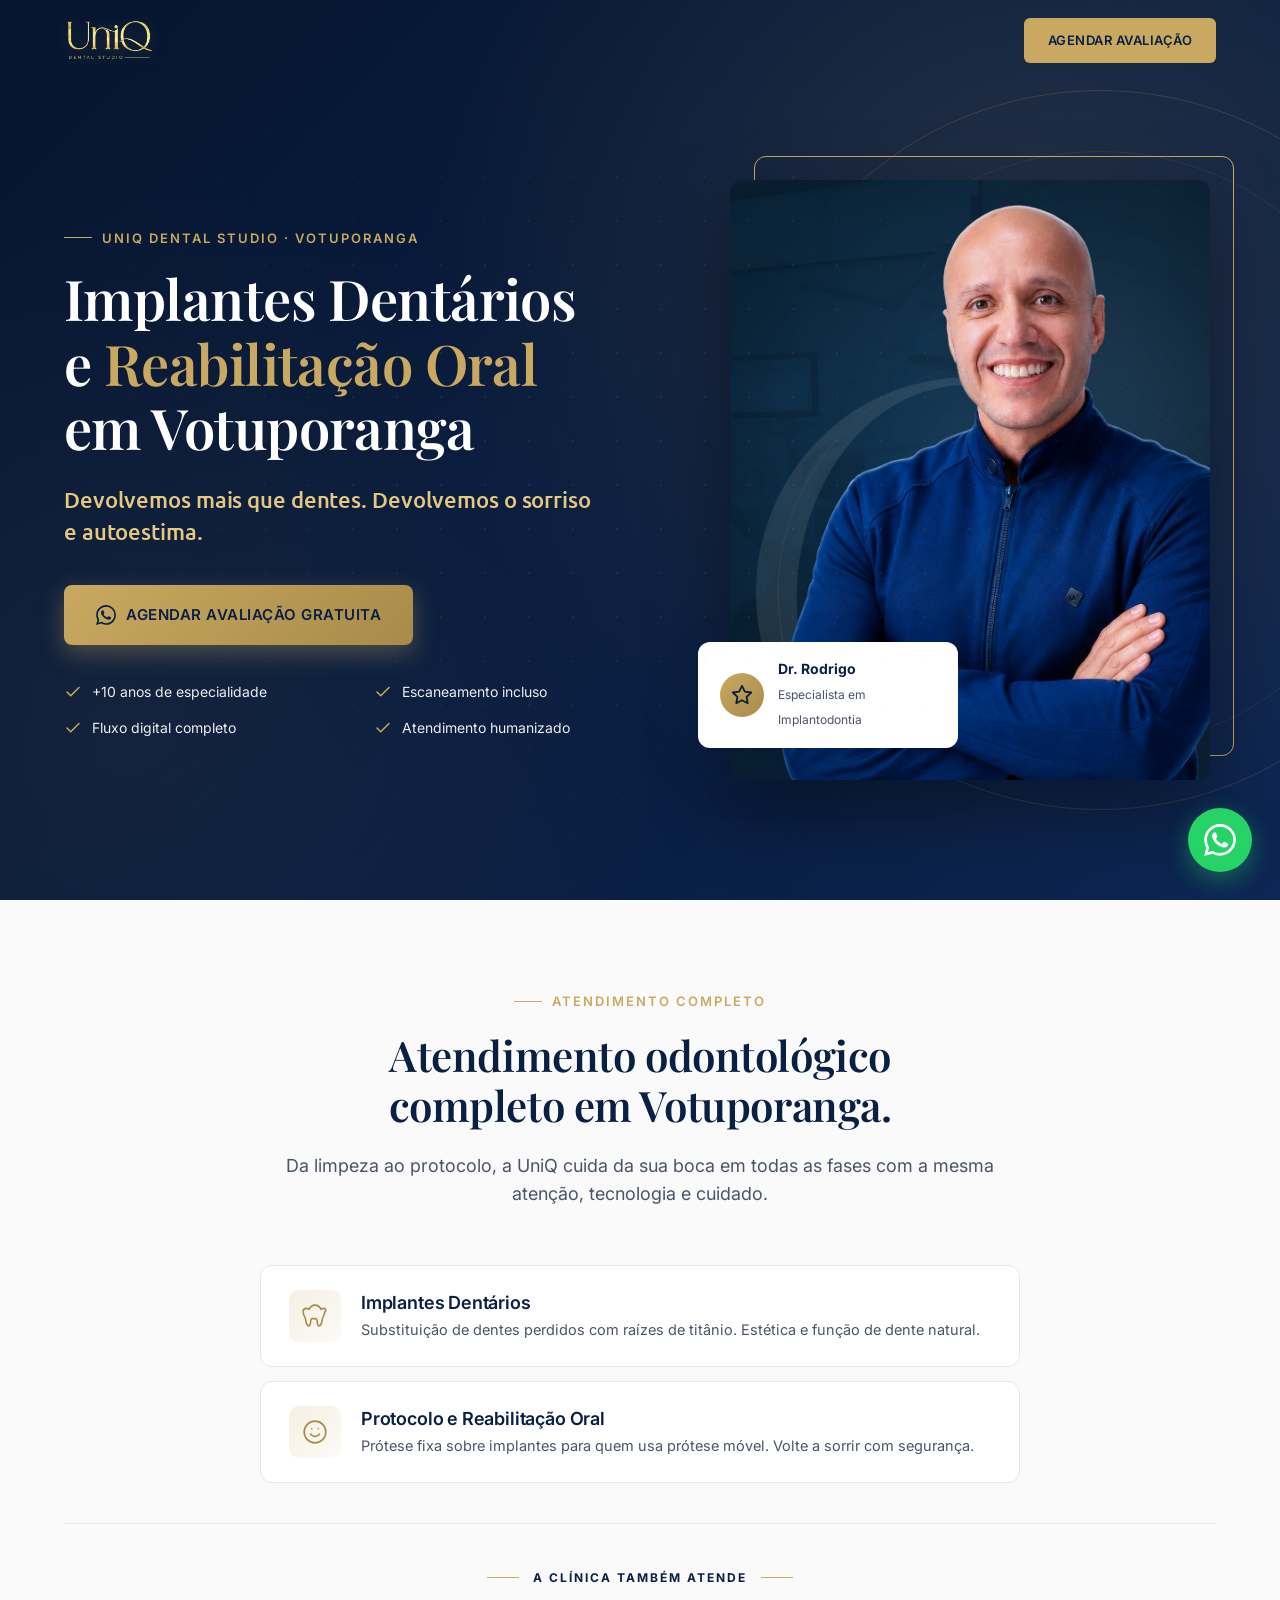
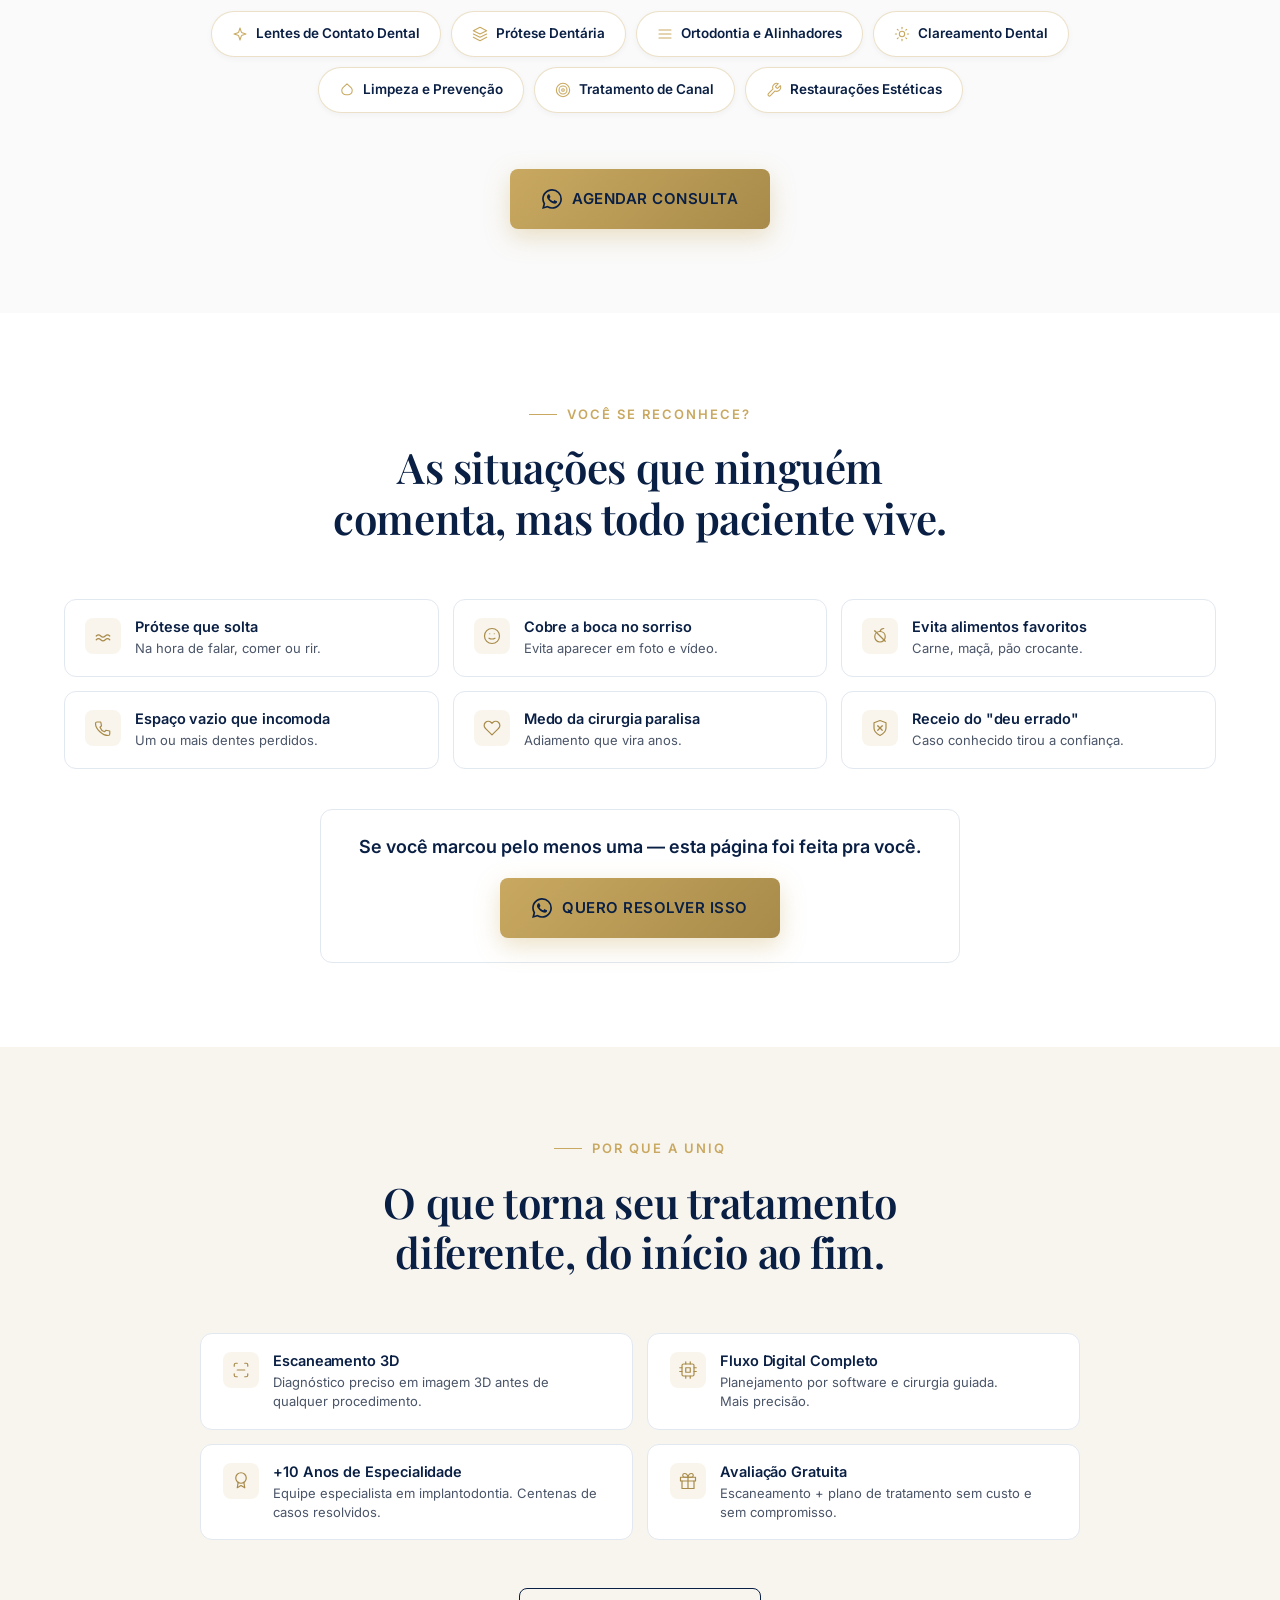
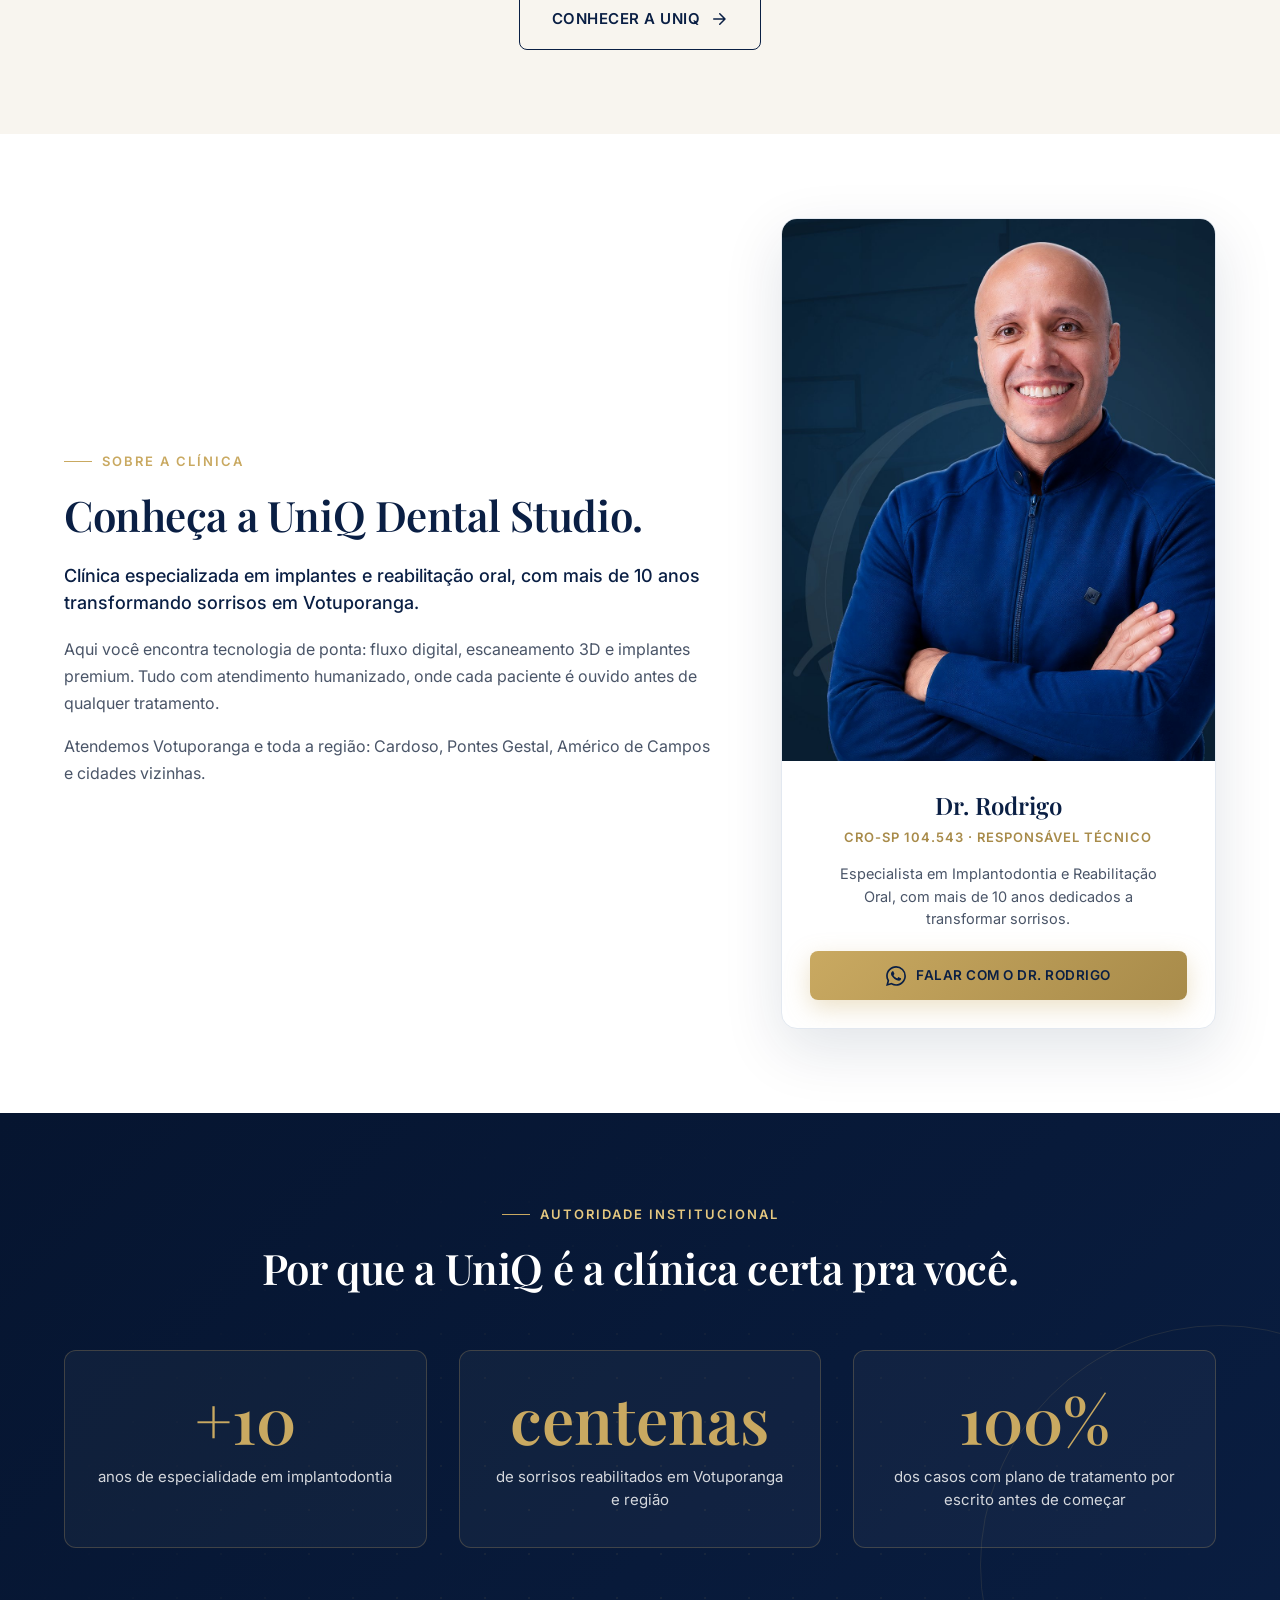
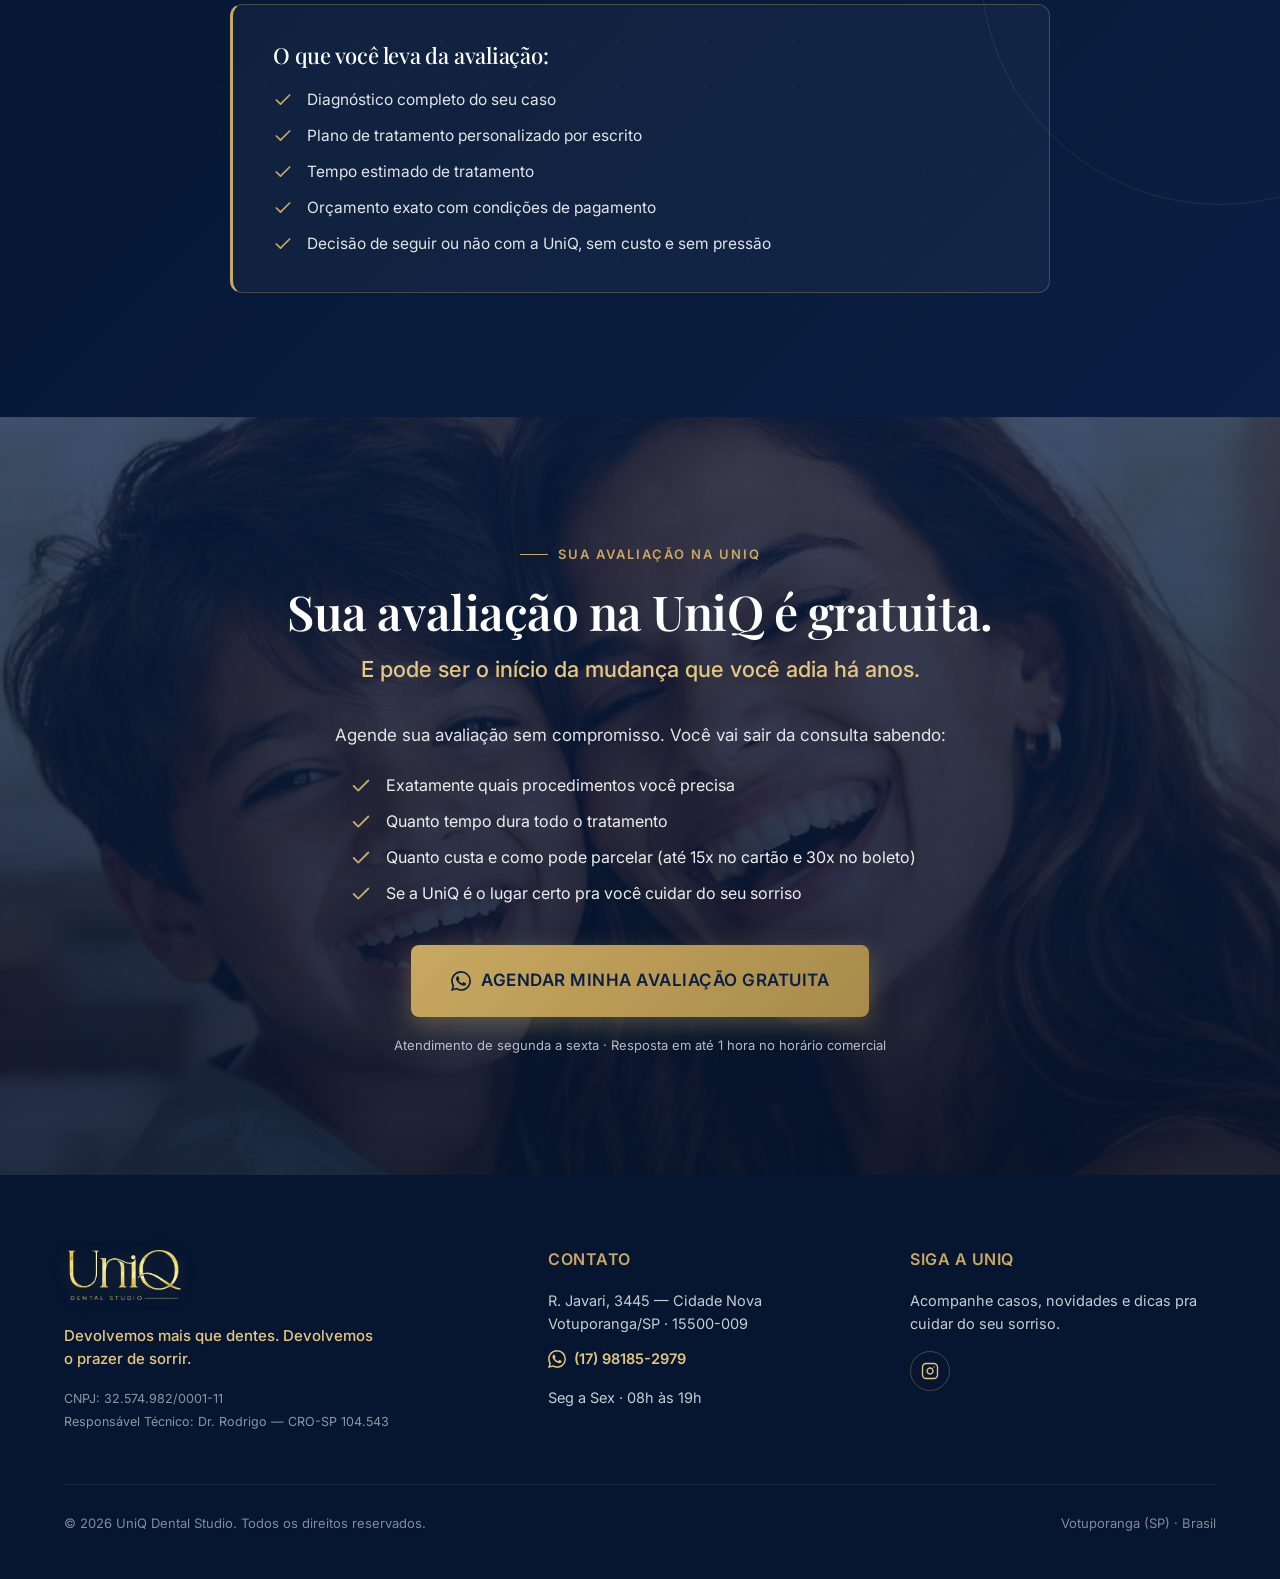
==== index.html @ 0d28bae6 "Add files via upload" ====
<!DOCTYPE html>
<html lang="pt-BR">
<head>
  <meta charset="UTF-8" />
  <meta name="viewport" content="width=device-width, initial-scale=1.0" />
  <meta http-equiv="X-UA-Compatible" content="IE=edge" />

  <!-- SEO básico -->
  <title>UniQ Dental Studio — Implantes Dentários em Votuporanga | Dr. Rodrigo</title>
  <meta name="description" content="Clínica odontológica em Votuporanga especializada em implantes, reabilitação oral, lentes de contato e estética dental. Avaliação gratuita com escaneamento 3D." />
  <meta name="keywords" content="dentista votuporanga, implante dentário votuporanga, clínica odontológica votuporanga, lentes de contato dental, prótese dentária, reabilitação oral" />
  <meta name="author" content="UniQ Dental Studio" />
  <meta name="robots" content="index, follow, max-image-preview:large" />
  <link rel="canonical" href="https://www.uniqdentalstudio.com.br/" />

  <!-- Geo tags (SEO local) -->
  <meta name="geo.region" content="BR-SP" />
  <meta name="geo.placename" content="Votuporanga" />
  <meta name="geo.position" content="-20.428735190524858;-49.97285003747188" />
  <meta name="ICBM" content="-20.428735190524858, -49.97285003747188" />

  <!-- Open Graph -->
  <meta property="og:type" content="website" />
  <meta property="og:locale" content="pt_BR" />
  <meta property="og:url" content="https://www.uniqdentalstudio.com.br/" />
  <meta property="og:title" content="UniQ Dental Studio — Implantes Dentários em Votuporanga" />
  <meta property="og:description" content="Clínica especializada em implantes e reabilitação oral em Votuporanga. Avaliação gratuita com escaneamento 3D." />
  <meta property="og:image" content="https://www.uniqdentalstudio.com.br/assets/og-image.png" />
  <meta property="og:image:width" content="1200" />
  <meta property="og:image:height" content="630" />
  <meta property="og:site_name" content="UniQ Dental Studio" />

  <!-- Twitter -->
  <meta name="twitter:card" content="summary_large_image" />
  <meta name="twitter:title" content="UniQ Dental Studio — Implantes em Votuporanga" />
  <meta name="twitter:description" content="Clínica especializada em implantes e reabilitação oral em Votuporanga. Avaliação gratuita." />
  <meta name="twitter:image" content="https://www.uniqdentalstudio.com.br/assets/og-image.png" />

  <meta name="theme-color" content="#0A1F44" />

  <!-- Favicon -->
  <link rel="icon" type="image/png" href="assets/logo-uniq-circular-azul.png" />
  <link rel="apple-touch-icon" href="assets/logo-uniq-circular-azul.png" />

  <!-- Fonts -->
  <link rel="preconnect" href="https://fonts.googleapis.com" />
  <link rel="preconnect" href="https://fonts.gstatic.com" crossorigin />
  <link href="https://fonts.googleapis.com/css2?family=Playfair+Display:wght@400;500;600;700&family=Inter:wght@300;400;500;600;700&family=Ubuntu:wght@400;500;700&display=swap" rel="stylesheet" />

  <!-- Stylesheet -->
  <link rel="stylesheet" href="css/style.css" />

  <!-- Google Tag Manager -->
  <script>(function(w,d,s,l,i){w[l]=w[l]||[];w[l].push({'gtm.start':
  new Date().getTime(),event:'gtm.js'});var f=d.getElementsByTagName(s)[0],
  j=d.createElement(s),dl=l!='dataLayer'?'&l='+l:'';j.async=true;j.src=
  'https://www.googletagmanager.com/gtm.js?id='+i+dl;f.parentNode.insertBefore(j,f);
  })(window,document,'script','dataLayer','GTM-WFMRTQWP');</script>
  <!-- End Google Tag Manager -->

  <!-- Schema 1: Organization -->
  <script type="application/ld+json">
  {
    "@context": "https://schema.org",
    "@type": "Organization",
    "@id": "https://www.uniqdentalstudio.com.br/#organization",
    "name": "UniQ Dental Studio",
    "alternateName": "UniQ Odontologia",
    "url": "https://www.uniqdentalstudio.com.br/",
    "logo": {
      "@type": "ImageObject",
      "url": "https://www.uniqdentalstudio.com.br/assets/logo-uniq-circular-azul.png",
      "width": 512,
      "height": 512
    },
    "image": "https://www.uniqdentalstudio.com.br/assets/og-image.png",
    "description": "Clínica odontológica em Votuporanga especializada em implantes dentários e reabilitação oral.",
    "telephone": "+55-17-98185-2979",
    "email": "clinica.rodrigorodrigues@gmail.com",
    "sameAs": ["https://www.instagram.com/uniq.dental/"]
  }
  </script>

  <!-- Schema 2: Dentist + LocalBusiness -->
  <script type="application/ld+json">
  {
    "@context": "https://schema.org",
    "@type": ["Dentist", "LocalBusiness", "MedicalBusiness"],
    "@id": "https://www.uniqdentalstudio.com.br/#dentist",
    "name": "UniQ Dental Studio",
    "image": "https://www.uniqdentalstudio.com.br/assets/og-image.png",
    "logo": "https://www.uniqdentalstudio.com.br/assets/logo-uniq-circular-azul.png",
    "url": "https://www.uniqdentalstudio.com.br/",
    "telephone": "+55-17-98185-2979",
    "priceRange": "$$-$$$",
    "address": {
      "@type": "PostalAddress",
      "streetAddress": "R. Javari, 3445 - Cidade Nova",
      "addressLocality": "Votuporanga",
      "addressRegion": "SP",
      "postalCode": "15500-009",
      "addressCountry": "BR"
    },
    "geo": {
      "@type": "GeoCoordinates",
      "latitude": "-20.428735190524858",
      "longitude": "-49.97285003747188"
    },
    "areaServed": [
      { "@type": "City", "name": "Votuporanga" },
      { "@type": "City", "name": "Cardoso" },
      { "@type": "City", "name": "Pontes Gestal" },
      { "@type": "City", "name": "Américo de Campos" }
    ],
    "openingHoursSpecification": [{
      "@type": "OpeningHoursSpecification",
      "dayOfWeek": ["Monday", "Tuesday", "Wednesday", "Thursday", "Friday"],
      "opens": "08:00",
      "closes": "19:00"
    }],
    "medicalSpecialty": ["Implantodontia", "Reabilitação Oral", "Odontologia Estética", "Ortodontia"],
    "hasOfferCatalog": {
      "@type": "OfferCatalog",
      "name": "Serviços Odontológicos",
      "itemListElement": [
        { "@type": "Offer", "itemOffered": { "@type": "MedicalProcedure", "name": "Implante Dentário" } },
        { "@type": "Offer", "itemOffered": { "@type": "MedicalProcedure", "name": "Protocolo / Reabilitação Oral" } },
        { "@type": "Offer", "itemOffered": { "@type": "MedicalProcedure", "name": "Lentes de Contato Dental" } },
        { "@type": "Offer", "itemOffered": { "@type": "MedicalProcedure", "name": "Prótese Dentária" } },
        { "@type": "Offer", "itemOffered": { "@type": "MedicalProcedure", "name": "Ortodontia" } },
        { "@type": "Offer", "itemOffered": { "@type": "MedicalProcedure", "name": "Clareamento Dental" } },
        { "@type": "Offer", "itemOffered": { "@type": "MedicalProcedure", "name": "Limpeza e Prevenção" } },
        { "@type": "Offer", "itemOffered": { "@type": "MedicalProcedure", "name": "Tratamento de Canal" } },
        { "@type": "Offer", "itemOffered": { "@type": "MedicalProcedure", "name": "Restauração Dentária" } }
      ]
    }
  }
  </script>
</head>

<body id="top">

  <!-- Google Tag Manager (noscript) -->
  <noscript><iframe src="https://www.googletagmanager.com/ns.html?id=GTM-WFMRTQWP"
  height="0" width="0" style="display:none;visibility:hidden"></iframe></noscript>
  <!-- End Google Tag Manager (noscript) -->

  <!-- ====================== NAVBAR ====================== -->
  <header class="navbar" role="banner">
    <div class="container">
      <a href="#top" class="nav-logo" aria-label="UniQ Dental Studio — início">
        <img src="assets/logo-uniq-dourado-clean.png" alt="UniQ Dental Studio" width="645" height="299" />
      </a>
      <a href="https://tintim.link/whatsapp/ac8b19fb-a3a2-4fa4-a842-9f2de468631f/ab84889b-b6b8-49d8-8a4e-1fe628396bc8" class="nav-cta" data-cta="navbar" target="_blank" rel="noopener">Agendar Avaliação</a>
    </div>
  </header>

  <!-- ====================== BLOCO 1 — HERO ====================== -->
  <section class="hero" aria-labelledby="hero-title">
    <div class="hero-decoration" aria-hidden="true"></div>
    <div class="container">
      <div class="hero-content reveal">
        <span class="eyebrow">UNIQ DENTAL STUDIO · VOTUPORANGA
</span>
        <h1 id="hero-title">
          Implantes Dentários e
          <span class="dourado">Reabilitação Oral</span>
          em Votuporanga
        </h1>
        <p class="hero-subtitle" style="font-family: Ubuntu">
          Devolvemos mais que dentes. Devolvemos o sorriso e autoestima.
        </p>
        <p class="hero-description"></p>
        <a href="https://tintim.link/whatsapp/ac8b19fb-a3a2-4fa4-a842-9f2de468631f/ab84889b-b6b8-49d8-8a4e-1fe628396bc8" class="btn btn-cta-primary" data-cta="hero" target="_blank" rel="noopener">
          <svg viewBox="0 0 24 24" fill="currentColor" aria-hidden="true" class="cta-wa-icon"><path d="M17.472 14.382c-.297-.149-1.758-.867-2.03-.967-.273-.099-.471-.148-.67.15-.197.297-.767.966-.94 1.164-.173.199-.347.223-.644.075-.297-.15-1.255-.463-2.39-1.475-.883-.788-1.48-1.761-1.653-2.059-.173-.297-.018-.458.13-.606.134-.133.298-.347.446-.52.149-.174.198-.298.298-.497.099-.198.05-.371-.025-.52-.075-.149-.669-1.612-.916-2.207-.242-.579-.487-.5-.669-.51-.173-.008-.371-.01-.57-.01-.198 0-.52.074-.792.372-.272.297-1.04 1.016-1.04 2.479 0 1.462 1.065 2.875 1.213 3.074.149.198 2.096 3.2 5.077 4.487.709.306 1.262.489 1.694.625.712.227 1.36.195 1.871.118.571-.085 1.758-.719 2.006-1.413.248-.694.248-1.289.173-1.413-.074-.124-.272-.198-.57-.347m-5.421 7.403h-.004a9.87 9.87 0 0 1-5.031-1.378l-.361-.214-3.741.982.998-3.648-.235-.374a9.86 9.86 0 0 1-1.51-5.26c.001-5.45 4.436-9.884 9.888-9.884 2.64 0 5.122 1.03 6.988 2.898a9.825 9.825 0 0 1 2.893 6.994c-.003 5.45-4.437 9.884-9.885 9.884m8.413-18.297A11.815 11.815 0 0 0 12.05 0C5.495 0 .16 5.335.157 11.892c0 2.096.547 4.142 1.588 5.945L.057 24l6.305-1.654a11.882 11.882 0 0 0 5.683 1.448h.005c6.554 0 11.89-5.335 11.893-11.893a11.821 11.821 0 0 0-3.48-8.413Z"/></svg>
          Agendar Avaliação Gratuita
        </a>
        <ul class="hero-badges" aria-label="Selos de credibilidade">
          <li>
            <svg viewBox="0 0 24 24" fill="none" stroke="currentColor" stroke-width="2" stroke-linecap="round" stroke-linejoin="round"><path d="M20 6 9 17l-5-5"/></svg>
            +10 anos de especialidade
          </li>
          <li>
            <svg viewBox="0 0 24 24" fill="none" stroke="currentColor" stroke-width="2" stroke-linecap="round" stroke-linejoin="round"><path d="M20 6 9 17l-5-5"/></svg>
            Escaneamento incluso
          </li>
          <li>
            <svg viewBox="0 0 24 24" fill="none" stroke="currentColor" stroke-width="2" stroke-linecap="round" stroke-linejoin="round"><path d="M20 6 9 17l-5-5"/></svg>
            Fluxo digital completo
          </li>
          <li>
            <svg viewBox="0 0 24 24" fill="none" stroke="currentColor" stroke-width="2" stroke-linecap="round" stroke-linejoin="round"><path d="M20 6 9 17l-5-5"/></svg>
            Atendimento humanizado
          </li>
        </ul>
      </div>
      <div class="hero-visual reveal">
        <img src="assets/dr-rodrigo-hero.png" alt="Dr. Rodrigo, especialista em implantodontia em Votuporanga, UniQ Dental Studio" width="480" height="600" fetchpriority="high" />
        <div class="hero-badge-float">
          <div class="badge-icon" aria-hidden="true">
            <svg viewBox="0 0 24 24" fill="none" stroke="currentColor" stroke-width="2" stroke-linecap="round" stroke-linejoin="round"><path d="M12 2 15.09 8.26 22 9.27l-5 4.87 1.18 6.88L12 17.77l-6.18 3.25L7 14.14 2 9.27l6.91-1.01L12 2z"/></svg>
          </div>
          <div>
            <strong>Dr. Rodrigo</strong>
            <span>Especialista em Implantodontia</span>
          </div>
        </div>
      </div>
    </div>
  </section>

  <!-- ====================== BLOCO 6 — SERVIÇOS ====================== -->
  <section class="servicos bg-cinza" id="servicos" aria-labelledby="servicos-title">
    <div class="container">
      <div class="section-head reveal">
        <span class="eyebrow">Atendimento completo</span>
        <h2 id="servicos-title">Atendimento odontológico completo em Votuporanga.</h2>
        <p>Da limpeza ao protocolo, a UniQ cuida da sua boca em todas as fases com a mesma atenção, tecnologia e cuidado.</p>
      </div>

      <!-- 2 serviços em destaque -->
      <div class="servicos-destaque reveal-stagger">
        <article class="servico-destaque">
          <div class="servico-destaque-icon" aria-hidden="true">
            <svg viewBox="0 0 24 24" fill="none" stroke="currentColor" stroke-linecap="round" stroke-linejoin="round" stroke-width="1.5"><path d="M12 2c-2.5 0-4.5 1.6-5.4 3.8C5.6 5.3 4.9 5 4 5 2.3 5 1 6.5 1 8.4c0 1.5.6 2.8 1.3 4 .8 1.3 1 2.5 1.2 3.8.2 1.4.4 2.9 1.4 4 .7.8 1.6 1 2.2.5.6-.5.6-1.5.7-2.7.1-1.4.3-3 1.2-3.6.9-.6 1.5.4 2 .4s1.1-1 2-.4c.9.6 1.1 2.2 1.2 3.6.1 1.2.1 2.2.7 2.7.6.5 1.5.3 2.2-.5 1-1.1 1.2-2.6 1.4-4 .2-1.3.4-2.5 1.2-3.8.7-1.2 1.3-2.5 1.3-4C23 6.5 21.7 5 20 5c-.9 0-1.6.3-2.6.8C16.5 3.6 14.5 2 12 2z"/></svg>
          </div>
          <div class="servico-destaque-body">
            <span class="servico-destaque-tag">Especialidade</span>
            <h4>Implantes Dentários</h4>
            <p>Substituição de dentes perdidos com raízes de titânio. Estética e função de dente natural.</p>
          </div>
        </article>

        <article class="servico-destaque">
          <div class="servico-destaque-icon" aria-hidden="true">
            <svg viewBox="0 0 24 24" fill="none" stroke="currentColor" stroke-linecap="round" stroke-linejoin="round" stroke-width="1.5"><circle cx="12" cy="12" r="10"/><path d="M8 14s1.5 2 4 2 4-2 4-2"/><line x1="9" y1="9" x2="9.01" y2="9"/><line x1="15" y1="9" x2="15.01" y2="9"/></svg>
          </div>
          <div class="servico-destaque-body">
            <span class="servico-destaque-tag">Reabilitação</span>
            <h4>Protocolo e Reabilitação Oral</h4>
            <p>Prótese fixa sobre implantes para quem usa prótese móvel. Volte a sorrir com segurança.</p>
          </div>
        </article>
      </div>

      <!-- Demais serviços em pílulas compactas -->
      <div class="servicos-extras reveal">
        <span class="servicos-extras-label">A clínica também atende</span>
        <ul class="servicos-pills">
          <li>
            <svg viewBox="0 0 24 24" fill="none" stroke="currentColor" stroke-linecap="round" stroke-linejoin="round" stroke-width="1.6"><path d="m12 3-1.9 5.8a2 2 0 0 1-1.3 1.3L3 12l5.8 1.9a2 2 0 0 1 1.3 1.3L12 21l1.9-5.8a2 2 0 0 1 1.3-1.3L21 12l-5.8-1.9a2 2 0 0 1-1.3-1.3L12 3Z"/></svg>
            Lentes de Contato Dental
          </li>
          <li>
            <svg viewBox="0 0 24 24" fill="none" stroke="currentColor" stroke-linecap="round" stroke-linejoin="round" stroke-width="1.6"><polygon points="12 2 2 7 12 12 22 7 12 2"/><polyline points="2 17 12 22 22 17"/><polyline points="2 12 12 17 22 12"/></svg>
            Prótese Dentária
          </li>
          <li>
            <svg viewBox="0 0 24 24" fill="none" stroke="currentColor" stroke-linecap="round" stroke-linejoin="round" stroke-width="1.6"><line x1="3" y1="6" x2="21" y2="6"/><line x1="3" y1="12" x2="21" y2="12"/><line x1="3" y1="18" x2="21" y2="18"/></svg>
            Ortodontia e Alinhadores
          </li>
          <li>
            <svg viewBox="0 0 24 24" fill="none" stroke="currentColor" stroke-linecap="round" stroke-linejoin="round" stroke-width="1.6"><circle cx="12" cy="12" r="4"/><line x1="12" y1="2" x2="12" y2="4"/><line x1="12" y1="20" x2="12" y2="22"/><line x1="4.93" y1="4.93" x2="6.34" y2="6.34"/><line x1="17.66" y1="17.66" x2="19.07" y2="19.07"/><line x1="2" y1="12" x2="4" y2="12"/><line x1="20" y1="12" x2="22" y2="12"/><line x1="4.93" y1="19.07" x2="6.34" y2="17.66"/><line x1="17.66" y1="6.34" x2="19.07" y2="4.93"/></svg>
            Clareamento Dental
          </li>
          <li>
            <svg viewBox="0 0 24 24" fill="none" stroke="currentColor" stroke-linecap="round" stroke-linejoin="round" stroke-width="1.6"><path d="M12 2.69 5.91 8.5a5.94 5.94 0 0 0-1.74 4.24A6.27 6.27 0 0 0 12 19a6.27 6.27 0 0 0 7.83-6.26A5.94 5.94 0 0 0 18.09 8.5L12 2.69Z"/></svg>
            Limpeza e Prevenção
          </li>
          <li>
            <svg viewBox="0 0 24 24" fill="none" stroke="currentColor" stroke-linecap="round" stroke-linejoin="round" stroke-width="1.6"><circle cx="12" cy="12" r="10"/><circle cx="12" cy="12" r="6"/><circle cx="12" cy="12" r="2"/></svg>
            Tratamento de Canal
          </li>
          <li>
            <svg viewBox="0 0 24 24" fill="none" stroke="currentColor" stroke-linecap="round" stroke-linejoin="round" stroke-width="1.6"><path d="M14.7 6.3a1 1 0 0 0 0 1.4l1.6 1.6a1 1 0 0 0 1.4 0l3.77-3.77a6 6 0 0 1-7.94 7.94l-6.91 6.91a2.12 2.12 0 0 1-3-3l6.91-6.91a6 6 0 0 1 7.94-7.94l-3.76 3.76Z"/></svg>
            Restaurações Estéticas
          </li>
        </ul>
      </div>

      <div class="btn-block-center reveal">
        <a href="https://tintim.link/whatsapp/ac8b19fb-a3a2-4fa4-a842-9f2de468631f/ab84889b-b6b8-49d8-8a4e-1fe628396bc8" class="btn btn-cta-primary" data-cta="servicos" target="_blank" rel="noopener">
          <svg viewBox="0 0 24 24" fill="currentColor" aria-hidden="true" class="cta-wa-icon"><path d="M17.472 14.382c-.297-.149-1.758-.867-2.03-.967-.273-.099-.471-.148-.67.15-.197.297-.767.966-.94 1.164-.173.199-.347.223-.644.075-.297-.15-1.255-.463-2.39-1.475-.883-.788-1.48-1.761-1.653-2.059-.173-.297-.018-.458.13-.606.134-.133.298-.347.446-.52.149-.174.198-.298.298-.497.099-.198.05-.371-.025-.52-.075-.149-.669-1.612-.916-2.207-.242-.579-.487-.5-.669-.51-.173-.008-.371-.01-.57-.01-.198 0-.52.074-.792.372-.272.297-1.04 1.016-1.04 2.479 0 1.462 1.065 2.875 1.213 3.074.149.198 2.096 3.2 5.077 4.487.709.306 1.262.489 1.694.625.712.227 1.36.195 1.871.118.571-.085 1.758-.719 2.006-1.413.248-.694.248-1.289.173-1.413-.074-.124-.272-.198-.57-.347m-5.421 7.403h-.004a9.87 9.87 0 0 1-5.031-1.378l-.361-.214-3.741.982.998-3.648-.235-.374a9.86 9.86 0 0 1-1.51-5.26c.001-5.45 4.436-9.884 9.888-9.884 2.64 0 5.122 1.03 6.988 2.898a9.825 9.825 0 0 1 2.893 6.994c-.003 5.45-4.437 9.884-9.885 9.884m8.413-18.297A11.815 11.815 0 0 0 12.05 0C5.495 0 .16 5.335.157 11.892c0 2.096.547 4.142 1.588 5.945L.057 24l6.305-1.654a11.882 11.882 0 0 0 5.683 1.448h.005c6.554 0 11.89-5.335 11.893-11.893a11.821 11.821 0 0 0-3.48-8.413Z"/></svg>
          Agendar Consulta
        </a>
      </div>
    </div>
  </section>

  <!-- ====================== BLOCO 3 — IDENTIFICAÇÃO ====================== -->
  <section class="identificacao" aria-labelledby="identificacao-title">
    <div class="container">
      <div class="section-head reveal">
        <span class="eyebrow">Você se reconhece?</span>
        <h2 id="identificacao-title">As situações que ninguém comenta, mas todo paciente vive.</h2>
      </div>

      <div class="identifica-grid reveal-stagger">
        <article class="identifica-card">
          <div class="identifica-icon" aria-hidden="true">
            <svg viewBox="0 0 24 24" fill="none" stroke="currentColor" stroke-width="1.6" stroke-linecap="round" stroke-linejoin="round"><path d="M3 12c2-2 4-2 6 0s4 2 6 0 4-2 6 0"/><path d="M3 17c2-2 4-2 6 0s4 2 6 0 4-2 6 0"/></svg>
          </div>
          <div><h4>Prótese que solta</h4>
          <p>Na hora de falar, comer ou rir.</p></div>
        </article>

        <article class="identifica-card">
          <div class="identifica-icon" aria-hidden="true">
            <svg viewBox="0 0 24 24" fill="none" stroke="currentColor" stroke-width="1.6" stroke-linecap="round" stroke-linejoin="round"><circle cx="12" cy="12" r="10"/><path d="M8 15c.8.5 2 1 4 1s3.2-.5 4-1"/><line x1="9" y1="9" x2="9.01" y2="9"/><line x1="15" y1="9" x2="15.01" y2="9"/></svg>
          </div>
          <div><h4>Cobre a boca no sorriso</h4>
          <p>Evita aparecer em foto e vídeo.</p></div>
        </article>

        <article class="identifica-card">
          <div class="identifica-icon" aria-hidden="true">
            <svg viewBox="0 0 24 24" fill="none" stroke="currentColor" stroke-width="1.6" stroke-linecap="round" stroke-linejoin="round"><path d="M12 20a7 7 0 0 1-7-7c0-4 3-7 7-7s7 3 7 7a7 7 0 0 1-7 7Z"/><path d="M12 6c.5-2 2-4 5-4"/><line x1="5" y1="5" x2="19" y2="19"/></svg>
          </div>
          <div><h4>Evita alimentos favoritos</h4>
          <p>Carne, maçã, pão crocante.</p></div>
        </article>

        <article class="identifica-card">
          <div class="identifica-icon" aria-hidden="true">
            <svg viewBox="0 0 24 24" fill="none" stroke="currentColor" stroke-width="1.6" stroke-linecap="round" stroke-linejoin="round"><path d="M5 4h4l1 5-2 2c1 3 3 5 6 6l2-2 5 1v4a2 2 0 0 1-2 2C11 22 2 13 2 6a2 2 0 0 1 2-2Z" transform="rotate(0)"/><path d="M9 3h6v6H9zM12 3v6" stroke-opacity="0"/></svg>
          </div>
          <div><h4>Espaço vazio que incomoda</h4>
          <p>Um ou mais dentes perdidos.</p></div>
        </article>

        <article class="identifica-card">
          <div class="identifica-icon" aria-hidden="true">
            <svg viewBox="0 0 24 24" fill="none" stroke="currentColor" stroke-width="1.6" stroke-linecap="round" stroke-linejoin="round"><path d="M20.84 4.61a5.5 5.5 0 0 0-7.78 0L12 5.67l-1.06-1.06a5.5 5.5 0 0 0-7.78 7.78l1.06 1.06L12 21.23l7.78-7.78 1.06-1.06a5.5 5.5 0 0 0 0-7.78z"/></svg>
          </div>
          <div><h4>Medo da cirurgia paralisa</h4>
          <p>Adiamento que vira anos.</p></div>
        </article>

        <article class="identifica-card">
          <div class="identifica-icon" aria-hidden="true">
            <svg viewBox="0 0 24 24" fill="none" stroke="currentColor" stroke-width="1.6" stroke-linecap="round" stroke-linejoin="round"><path d="M12 22s8-4 8-10V5l-8-3-8 3v7c0 6 8 10 8 10z"/><line x1="9" y1="9" x2="15" y2="15"/><line x1="15" y1="9" x2="9" y2="15"/></svg>
          </div>
          <div><h4>Receio do "deu errado"</h4>
          <p>Caso conhecido tirou a confiança.</p></div>
        </article>
      </div>

      <div class="identifica-cta reveal">
        <p class="destaque-final">
          Se você marcou pelo menos uma — esta página foi feita pra você.
        </p>
        <a href="https://tintim.link/whatsapp/ac8b19fb-a3a2-4fa4-a842-9f2de468631f/ab84889b-b6b8-49d8-8a4e-1fe628396bc8" class="btn btn-cta-primary" data-cta="identificacao" target="_blank" rel="noopener">
          <svg viewBox="0 0 24 24" fill="currentColor" aria-hidden="true" class="cta-wa-icon"><path d="M17.472 14.382c-.297-.149-1.758-.867-2.03-.967-.273-.099-.471-.148-.67.15-.197.297-.767.966-.94 1.164-.173.199-.347.223-.644.075-.297-.15-1.255-.463-2.39-1.475-.883-.788-1.48-1.761-1.653-2.059-.173-.297-.018-.458.13-.606.134-.133.298-.347.446-.52.149-.174.198-.298.298-.497.099-.198.05-.371-.025-.52-.075-.149-.669-1.612-.916-2.207-.242-.579-.487-.5-.669-.51-.173-.008-.371-.01-.57-.01-.198 0-.52.074-.792.372-.272.297-1.04 1.016-1.04 2.479 0 1.462 1.065 2.875 1.213 3.074.149.198 2.096 3.2 5.077 4.487.709.306 1.262.489 1.694.625.712.227 1.36.195 1.871.118.571-.085 1.758-.719 2.006-1.413.248-.694.248-1.289.173-1.413-.074-.124-.272-.198-.57-.347m-5.421 7.403h-.004a9.87 9.87 0 0 1-5.031-1.378l-.361-.214-3.741.982.998-3.648-.235-.374a9.86 9.86 0 0 1-1.51-5.26c.001-5.45 4.436-9.884 9.888-9.884 2.64 0 5.122 1.03 6.988 2.898a9.825 9.825 0 0 1 2.893 6.994c-.003 5.45-4.437 9.884-9.885 9.884m8.413-18.297A11.815 11.815 0 0 0 12.05 0C5.495 0 .16 5.335.157 11.892c0 2.096.547 4.142 1.588 5.945L.057 24l6.305-1.654a11.882 11.882 0 0 0 5.683 1.448h.005c6.554 0 11.89-5.335 11.893-11.893a11.821 11.821 0 0 0-3.48-8.413Z"/></svg>
          Quero Resolver Isso
        </a>
      </div>
    </div>
  </section>

  <!-- ====================== BLOCO 2 — DIFERENCIAIS ====================== -->
  <section class="diferenciais bg-creme" id="diferenciais" aria-labelledby="diferenciais-title">
    <div class="container">
      <div class="section-head reveal">
        <span class="eyebrow">Por que a UniQ</span>
        <h2 id="diferenciais-title">O que torna seu tratamento diferente, do início ao fim.</h2>
      </div>

      <div class="diferenciais-grid reveal-stagger">
        <article class="diferencial-card">
          <div class="diferencial-icon" aria-hidden="true">
            <svg viewBox="0 0 24 24" fill="none" stroke="currentColor" stroke-linecap="round" stroke-linejoin="round"><path d="M3 7V5a2 2 0 0 1 2-2h2"/><path d="M17 3h2a2 2 0 0 1 2 2v2"/><path d="M21 17v2a2 2 0 0 1-2 2h-2"/><path d="M7 21H5a2 2 0 0 1-2-2v-2"/><path d="M7 12h10"/></svg>
          </div>
          <div><h4>Escaneamento 3D</h4>
          <p>Diagnóstico preciso em imagem 3D antes de qualquer procedimento.</p></div>
        </article>

        <article class="diferencial-card">
          <div class="diferencial-icon" aria-hidden="true">
            <svg viewBox="0 0 24 24" fill="none" stroke="currentColor" stroke-linecap="round" stroke-linejoin="round"><rect x="4" y="4" width="16" height="16" rx="2"/><rect x="9" y="9" width="6" height="6"/><path d="M9 1v3M15 1v3M9 20v3M15 20v3M20 9h3M20 14h3M1 9h3M1 14h3"/></svg>
          </div>
          <div><h4>Fluxo Digital Completo</h4>
          <p>Planejamento por software e cirurgia guiada. Mais precisão.</p></div>
        </article>

        <article class="diferencial-card">
          <div class="diferencial-icon" aria-hidden="true">
            <svg viewBox="0 0 24 24" fill="none" stroke="currentColor" stroke-linecap="round" stroke-linejoin="round"><circle cx="12" cy="8" r="7"/><path d="m8.21 13.89-1.21 7.11 5-3 5 3-1.21-7.12"/></svg>
          </div>
          <div><h4>+10 Anos de Especialidade</h4>
          <p>Equipe especialista em implantodontia. Centenas de casos resolvidos.</p></div>
        </article>

        <article class="diferencial-card">
          <div class="diferencial-icon" aria-hidden="true">
            <svg viewBox="0 0 24 24" fill="none" stroke="currentColor" stroke-linecap="round" stroke-linejoin="round"><polyline points="20 12 20 22 4 22 4 12"/><rect x="2" y="7" width="20" height="5"/><line x1="12" y1="22" x2="12" y2="7"/><path d="M12 7H7.5a2.5 2.5 0 1 1 0-5C11 2 12 7 12 7zM12 7h4.5a2.5 2.5 0 1 0 0-5C13 2 12 7 12 7z"/></svg>
          </div>
          <div><h4>Avaliação Gratuita</h4>
          <p>Escaneamento + plano de tratamento sem custo e sem compromisso.</p></div>
        </article>
      </div>

      <div class="btn-block-center reveal">
        <a href="https://tintim.link/whatsapp/ac8b19fb-a3a2-4fa4-a842-9f2de468631f/ab84889b-b6b8-49d8-8a4e-1fe628396bc8" class="btn btn-cta-secondary" data-cta="diferenciais" target="_blank" rel="noopener">
          Conhecer a UniQ
          <svg viewBox="0 0 24 24" fill="none" stroke="currentColor" stroke-width="2" stroke-linecap="round" stroke-linejoin="round"><path d="M5 12h14M13 5l7 7-7 7"/></svg>
        </a>
      </div>
    </div>
  </section>

  <!-- ====================== BLOCO 9 — SOBRE ====================== -->
  <section class="sobre" id="sobre" aria-labelledby="sobre-title">
    <div class="container">
      <div class="sobre-content reveal">
        <span class="eyebrow">Sobre a clínica</span>
        <h2 id="sobre-title">Conheça a UniQ Dental Studio.</h2>
        <p class="sobre-lead">Clínica especializada em implantes e reabilitação oral, com mais de 10 anos transformando sorrisos em Votuporanga.</p>
        <p>Aqui você encontra tecnologia de ponta: fluxo digital, escaneamento 3D e implantes premium. Tudo com atendimento humanizado, onde cada paciente é ouvido antes de qualquer tratamento.</p>
        <p>Atendemos Votuporanga e toda a região: Cardoso, Pontes Gestal, Américo de Campos e cidades vizinhas.</p>
      </div>

      <aside class="card-dr reveal">
        <div class="card-dr-img">
          <img src="assets/dr-rodrigo-hero.png" alt="Dr. Rodrigo — Especialista em Implantodontia" loading="lazy" width="360" height="450" />
        </div>
        <div class="card-dr-info">
          <h4>Dr. Rodrigo</h4>
          <p class="cargo">CRO-SP 104.543 · RESPONSÁVEL TÉCNICO</p>
          <p class="bio">Especialista em Implantodontia e Reabilitação Oral, com mais de 10 anos dedicados a transformar sorrisos.</p>
          <a href="https://tintim.link/whatsapp/ac8b19fb-a3a2-4fa4-a842-9f2de468631f/ab84889b-b6b8-49d8-8a4e-1fe628396bc8" class="btn btn-cta-primary btn-card-dr" data-cta="card-dr" target="_blank" rel="noopener">
            <svg viewBox="0 0 24 24" fill="currentColor" aria-hidden="true" class="cta-wa-icon"><path d="M17.472 14.382c-.297-.149-1.758-.867-2.03-.967-.273-.099-.471-.148-.67.15-.197.297-.767.966-.94 1.164-.173.199-.347.223-.644.075-.297-.15-1.255-.463-2.39-1.475-.883-.788-1.48-1.761-1.653-2.059-.173-.297-.018-.458.13-.606.134-.133.298-.347.446-.52.149-.174.198-.298.298-.497.099-.198.05-.371-.025-.52-.075-.149-.669-1.612-.916-2.207-.242-.579-.487-.5-.669-.51-.173-.008-.371-.01-.57-.01-.198 0-.52.074-.792.372-.272.297-1.04 1.016-1.04 2.479 0 1.462 1.065 2.875 1.213 3.074.149.198 2.096 3.2 5.077 4.487.709.306 1.262.489 1.694.625.712.227 1.36.195 1.871.118.571-.085 1.758-.719 2.006-1.413.248-.694.248-1.289.173-1.413-.074-.124-.272-.198-.57-.347m-5.421 7.403h-.004a9.87 9.87 0 0 1-5.031-1.378l-.361-.214-3.741.982.998-3.648-.235-.374a9.86 9.86 0 0 1-1.51-5.26c.001-5.45 4.436-9.884 9.888-9.884 2.64 0 5.122 1.03 6.988 2.898a9.825 9.825 0 0 1 2.893 6.994c-.003 5.45-4.437 9.884-9.885 9.884m8.413-18.297A11.815 11.815 0 0 0 12.05 0C5.495 0 .16 5.335.157 11.892c0 2.096.547 4.142 1.588 5.945L.057 24l6.305-1.654a11.882 11.882 0 0 0 5.683 1.448h.005c6.554 0 11.89-5.335 11.893-11.893a11.821 11.821 0 0 0-3.48-8.413Z"/></svg>
            Falar com o Dr. Rodrigo
          </a>
        </div>
      </aside>
    </div>
  </section>

  <!-- ====================== BLOCO 10 — PROVA SOCIAL ====================== -->
  <section class="prova bg-dark" aria-labelledby="prova-title">
    <div class="container">
      <div class="section-head reveal">
        <span class="eyebrow">Autoridade institucional</span>
        <h2 id="prova-title">Por que a UniQ é a clínica certa pra você.</h2>
      </div>

      <div class="numeros-grid reveal-stagger">
        <div class="num-card">
          <span class="num-grande">+10</span>
          <p>anos de especialidade em implantodontia</p>
        </div>
        <div class="num-card">
          <span class="num-grande">centenas</span>
          <p>de sorrisos reabilitados em Votuporanga e região</p>
        </div>
        <div class="num-card">
          <span class="num-grande">100%</span>
          <p>dos casos com plano de tratamento por escrito antes de começar</p>
        </div>
      </div>

      <div class="card-garantia reveal">
        <h3>O que você leva da avaliação:</h3>
        <ul>
          <li>
            <svg viewBox="0 0 24 24" fill="none" stroke="currentColor" stroke-width="2" stroke-linecap="round" stroke-linejoin="round"><polyline points="20 6 9 17 4 12"/></svg>
            Diagnóstico completo do seu caso
          </li>
          <li>
            <svg viewBox="0 0 24 24" fill="none" stroke="currentColor" stroke-width="2" stroke-linecap="round" stroke-linejoin="round"><polyline points="20 6 9 17 4 12"/></svg>
            Plano de tratamento personalizado por escrito
          </li>
          <li>
            <svg viewBox="0 0 24 24" fill="none" stroke="currentColor" stroke-width="2" stroke-linecap="round" stroke-linejoin="round"><polyline points="20 6 9 17 4 12"/></svg>
            Tempo estimado de tratamento
          </li>
          <li>
            <svg viewBox="0 0 24 24" fill="none" stroke="currentColor" stroke-width="2" stroke-linecap="round" stroke-linejoin="round"><polyline points="20 6 9 17 4 12"/></svg>
            Orçamento exato com condições de pagamento
          </li>
          <li>
            <svg viewBox="0 0 24 24" fill="none" stroke="currentColor" stroke-width="2" stroke-linecap="round" stroke-linejoin="round"><polyline points="20 6 9 17 4 12"/></svg>
            Decisão de seguir ou não com a UniQ, sem custo e sem pressão
          </li>
        </ul>
      </div>
    </div>
  </section>

  <!-- ====================== BLOCO 11.1 — CTA FINAL ====================== -->
  <section class="cta-final" aria-labelledby="cta-final-title">
    <div class="cta-final-inner reveal">
      <span class="eyebrow" style="justify-content:center;">Sua avaliação na UniQ</span>
      <h2 id="cta-final-title">Sua avaliação na UniQ é gratuita.</h2>
      <p class="subtitle">E pode ser o início da mudança que você adia há anos.</p>

      <p>Agende sua avaliação sem compromisso. Você vai sair da consulta sabendo:</p>

      <ul class="lista-oferta">
        <li>
          <svg viewBox="0 0 24 24" fill="none" stroke="currentColor" stroke-width="2" stroke-linecap="round" stroke-linejoin="round"><polyline points="20 6 9 17 4 12"/></svg>
          Exatamente quais procedimentos você precisa
        </li>
        <li>
          <svg viewBox="0 0 24 24" fill="none" stroke="currentColor" stroke-width="2" stroke-linecap="round" stroke-linejoin="round"><polyline points="20 6 9 17 4 12"/></svg>
          Quanto tempo dura todo o tratamento
        </li>
        <li>
          <svg viewBox="0 0 24 24" fill="none" stroke="currentColor" stroke-width="2" stroke-linecap="round" stroke-linejoin="round"><polyline points="20 6 9 17 4 12"/></svg>
          Quanto custa e como pode parcelar (até 15x no cartão e 30x no boleto)
        </li>
        <li>
          <svg viewBox="0 0 24 24" fill="none" stroke="currentColor" stroke-width="2" stroke-linecap="round" stroke-linejoin="round"><polyline points="20 6 9 17 4 12"/></svg>
          Se a UniQ é o lugar certo pra você cuidar do seu sorriso
        </li>
      </ul>

      <a href="https://tintim.link/whatsapp/ac8b19fb-a3a2-4fa4-a842-9f2de468631f/ab84889b-b6b8-49d8-8a4e-1fe628396bc8" class="btn btn-cta-primary btn-grande" data-cta="final" target="_blank" rel="noopener">
          <svg viewBox="0 0 24 24" fill="currentColor" aria-hidden="true" class="cta-wa-icon"><path d="M17.472 14.382c-.297-.149-1.758-.867-2.03-.967-.273-.099-.471-.148-.67.15-.197.297-.767.966-.94 1.164-.173.199-.347.223-.644.075-.297-.15-1.255-.463-2.39-1.475-.883-.788-1.48-1.761-1.653-2.059-.173-.297-.018-.458.13-.606.134-.133.298-.347.446-.52.149-.174.198-.298.298-.497.099-.198.05-.371-.025-.52-.075-.149-.669-1.612-.916-2.207-.242-.579-.487-.5-.669-.51-.173-.008-.371-.01-.57-.01-.198 0-.52.074-.792.372-.272.297-1.04 1.016-1.04 2.479 0 1.462 1.065 2.875 1.213 3.074.149.198 2.096 3.2 5.077 4.487.709.306 1.262.489 1.694.625.712.227 1.36.195 1.871.118.571-.085 1.758-.719 2.006-1.413.248-.694.248-1.289.173-1.413-.074-.124-.272-.198-.57-.347m-5.421 7.403h-.004a9.87 9.87 0 0 1-5.031-1.378l-.361-.214-3.741.982.998-3.648-.235-.374a9.86 9.86 0 0 1-1.51-5.26c.001-5.45 4.436-9.884 9.888-9.884 2.64 0 5.122 1.03 6.988 2.898a9.825 9.825 0 0 1 2.893 6.994c-.003 5.45-4.437 9.884-9.885 9.884m8.413-18.297A11.815 11.815 0 0 0 12.05 0C5.495 0 .16 5.335.157 11.892c0 2.096.547 4.142 1.588 5.945L.057 24l6.305-1.654a11.882 11.882 0 0 0 5.683 1.448h.005c6.554 0 11.89-5.335 11.893-11.893a11.821 11.821 0 0 0-3.48-8.413Z"/></svg>
          Agendar Minha Avaliação Gratuita
      </a>
      <small>Atendimento de segunda a sexta · Resposta em até 1 hora no horário comercial</small>
    </div>
  </section>

  <!-- ====================== BLOCO 12 — FOOTER ====================== -->
  <footer class="footer" role="contentinfo">
    <div class="container">
      <div class="footer-grid">
        <div class="footer-col">
          <img src="assets/logo-uniq-dourado-clean.png" alt="UniQ Dental Studio" width="645" height="299" class="footer-logo" />
          <p class="lema">Devolvemos mais que dentes. Devolvemos o prazer de sorrir.</p>
          <small>CNPJ: 32.574.982/0001-11</small>
          <small>Responsável Técnico: Dr. Rodrigo — CRO-SP 104.543</small>
        </div>

        <div class="footer-col">
          <h5>Contato</h5>
          <p>R. Javari, 3445 — Cidade Nova<br>Votuporanga/SP · 15500-009</p>
          <p>
            <a href="https://tintim.link/whatsapp/ac8b19fb-a3a2-4fa4-a842-9f2de468631f/ab84889b-b6b8-49d8-8a4e-1fe628396bc8" class="footer-whatsapp" data-cta="footer" target="_blank" rel="noopener">
              <svg viewBox="0 0 24 24" fill="currentColor" aria-hidden="true" width="18" height="18"><path d="M17.472 14.382c-.297-.149-1.758-.867-2.03-.967-.273-.099-.471-.148-.67.15-.197.297-.767.966-.94 1.164-.173.199-.347.223-.644.075-.297-.15-1.255-.463-2.39-1.475-.883-.788-1.48-1.761-1.653-2.059-.173-.297-.018-.458.13-.606.134-.133.298-.347.446-.52.149-.174.198-.298.298-.497.099-.198.05-.371-.025-.52-.075-.149-.669-1.612-.916-2.207-.242-.579-.487-.5-.669-.51-.173-.008-.371-.01-.57-.01-.198 0-.52.074-.792.372-.272.297-1.04 1.016-1.04 2.479 0 1.462 1.065 2.875 1.213 3.074.149.198 2.096 3.2 5.077 4.487.709.306 1.262.489 1.694.625.712.227 1.36.195 1.871.118.571-.085 1.758-.719 2.006-1.413.248-.694.248-1.289.173-1.413-.074-.124-.272-.198-.57-.347m-5.421 7.403h-.004a9.87 9.87 0 0 1-5.031-1.378l-.361-.214-3.741.982.998-3.648-.235-.374a9.86 9.86 0 0 1-1.51-5.26c.001-5.45 4.436-9.884 9.888-9.884 2.64 0 5.122 1.03 6.988 2.898a9.825 9.825 0 0 1 2.893 6.994c-.003 5.45-4.437 9.884-9.885 9.884m8.413-18.297A11.815 11.815 0 0 0 12.05 0C5.495 0 .16 5.335.157 11.892c0 2.096.547 4.142 1.588 5.945L.057 24l6.305-1.654a11.882 11.882 0 0 0 5.683 1.448h.005c6.554 0 11.89-5.335 11.893-11.893a11.821 11.821 0 0 0-3.48-8.413Z"/></svg>
              (17) 98185-2979
            </a>
          </p>
          <p>Seg a Sex · 08h às 19h</p>
          <p>
</p>
        </div>

        <div class="footer-col">
          <h5>Siga a UniQ</h5>
          <p style="margin-bottom: 16px;">Acompanhe casos, novidades e dicas pra cuidar do seu sorriso.</p>
          <div class="footer-social">
            <a href="https://www.instagram.com/uniq.dental/" aria-label="Instagram da UniQ Dental Studio" target="_blank" rel="noopener">
              <svg viewBox="0 0 24 24" fill="none" stroke="currentColor" stroke-width="1.8" stroke-linecap="round" stroke-linejoin="round"><rect x="2" y="2" width="20" height="20" rx="5" ry="5"/><path d="M16 11.37A4 4 0 1 1 12.63 8 4 4 0 0 1 16 11.37Z"/><line x1="17.5" y1="6.5" x2="17.51" y2="6.5"/></svg>
            </a>
          </div>
        </div>
      </div>

      <div class="footer-bottom">
        <p>© 2026 UniQ Dental Studio. Todos os direitos reservados.</p>
        <p>Votuporanga (SP) · Brasil</p>
      </div>
    </div>
  </footer>

  <!-- ====================== SOCIAL PROOF TOAST ====================== -->
  <div id="social-toast" class="social-toast" role="status" aria-live="polite" aria-atomic="true">
    <div class="toast-icon">
      <svg viewBox="0 0 24 24" fill="none" stroke="currentColor" stroke-width="2.2" stroke-linecap="round" stroke-linejoin="round" aria-hidden="true"><polyline points="20 6 9 17 4 12"/></svg>
    </div>
    <div class="toast-body">
      <strong class="toast-title"></strong>
      <span class="toast-time"></span>
    </div>
    <button class="toast-close" aria-label="Fechar notificação">
      <svg viewBox="0 0 24 24" fill="none" stroke="currentColor" stroke-width="2" stroke-linecap="round"><line x1="18" y1="6" x2="6" y2="18"/><line x1="6" y1="6" x2="18" y2="18"/></svg>
    </button>
  </div>

  <!-- ====================== WHATSAPP FLOAT ====================== -->
  <a href="https://tintim.link/whatsapp/ac8b19fb-a3a2-4fa4-a842-9f2de468631f/ab84889b-b6b8-49d8-8a4e-1fe628396bc8"
     class="whatsapp-float"
     aria-label="Falar com a UniQ no WhatsApp"
     data-cta="flutuante"
     target="_blank"
     rel="noopener">
    <svg viewBox="0 0 24 24" fill="currentColor" aria-hidden="true">
      <path d="M17.472 14.382c-.297-.149-1.758-.867-2.03-.967-.273-.099-.471-.148-.67.15-.197.297-.767.966-.94 1.164-.173.199-.347.223-.644.075-.297-.15-1.255-.463-2.39-1.475-.883-.788-1.48-1.761-1.653-2.059-.173-.297-.018-.458.13-.606.134-.133.298-.347.446-.52.149-.174.198-.298.298-.497.099-.198.05-.371-.025-.52-.075-.149-.669-1.612-.916-2.207-.242-.579-.487-.5-.669-.51-.173-.008-.371-.01-.57-.01-.198 0-.52.074-.792.372-.272.297-1.04 1.016-1.04 2.479 0 1.462 1.065 2.875 1.213 3.074.149.198 2.096 3.2 5.077 4.487.709.306 1.262.489 1.694.625.712.227 1.36.195 1.871.118.571-.085 1.758-.719 2.006-1.413.248-.694.248-1.289.173-1.413-.074-.124-.272-.198-.57-.347m-5.421 7.403h-.004a9.87 9.87 0 0 1-5.031-1.378l-.361-.214-3.741.982.998-3.648-.235-.374a9.86 9.86 0 0 1-1.51-5.26c.001-5.45 4.436-9.884 9.888-9.884 2.64 0 5.122 1.03 6.988 2.898a9.825 9.825 0 0 1 2.893 6.994c-.003 5.45-4.437 9.884-9.885 9.884m8.413-18.297A11.815 11.815 0 0 0 12.05 0C5.495 0 .16 5.335.157 11.892c0 2.096.547 4.142 1.588 5.945L.057 24l6.305-1.654a11.882 11.882 0 0 0 5.683 1.448h.005c6.554 0 11.89-5.335 11.893-11.893a11.821 11.821 0 0 0-3.48-8.413Z"/>
    </svg>
    <span class="wa-tooltip">Fale com a UniQ</span>
  </a>

  <script src="js/script.js" defer></script>
</body>
</html>
---- css/style.css ----
/* =========================================================
   UniQ Dental Studio — Landing Page
   Design tokens & global styles
   ========================================================= */

:root {
  /* Cores primárias UniQ */
  --azul-marinho: #0A1F44;
  --azul-profundo: #061530;
  --azul-medio: #1A3A6E;

  /* Acentos dourados */
  --dourado: #C9A961;
  --dourado-claro: #E5C880;
  --dourado-escuro: #A88B4A;

  /* Neutros */
  --branco: #FFFFFF;
  --creme: #F8F5EF;
  --cinza-bg: #FAFAFA;
  --cinza-claro: #E2E8F0;
  --cinza-texto: #2D3748;
  --cinza-secundario: #4A5568;
  --cinza-suave: #A0AEC0;

  /* Sombras */
  --shadow-sm: 0 2px 8px rgba(10, 31, 68, 0.06);
  --shadow-md: 0 10px 30px rgba(10, 31, 68, 0.08);
  --shadow-lg: 0 20px 60px rgba(10, 31, 68, 0.12);
  --shadow-cta: 0 8px 24px rgba(201, 169, 97, 0.35);

  /* Layout */
  --container: 1200px;
  --section-pad-y: 84px;

  /* Type */
  --font-display: 'Playfair Display', Georgia, serif;
  --font-body: 'Inter', -apple-system, BlinkMacSystemFont, 'Segoe UI', sans-serif;
}

/* =========================================================
   Reset & base
   ========================================================= */
*, *::before, *::after { box-sizing: border-box; }
html { scroll-behavior: smooth; -webkit-text-size-adjust: 100%; overflow-x: clip; }
body {
  margin: 0;
  font-family: var(--font-body);
  font-size: 16px;
  line-height: 1.6;
  color: var(--cinza-texto);
  background: var(--branco);
  -webkit-font-smoothing: antialiased;
  -moz-osx-font-smoothing: grayscale;
  overflow-x: hidden;
}
img { max-width: 100%; height: auto; display: block; }
a { color: inherit; text-decoration: none; }
ul, ol { padding: 0; margin: 0; list-style: none; }
button { font: inherit; cursor: pointer; }

/* =========================================================
   Typography
   ========================================================= */
h1, h2, h3 {
  font-family: var(--font-display);
  font-weight: 600;
  line-height: 1.15;
  color: var(--azul-marinho);
  margin: 0 0 0.5em;
  text-wrap: balance;
  letter-spacing: -0.01em;
}
h1 { font-size: clamp(36px, 5.4vw, 56px); }
h2 { font-size: clamp(28px, 4vw, 42px); line-height: 1.2; }
h3 { font-size: clamp(22px, 2.5vw, 28px); font-weight: 500; line-height: 1.3; }
h4 { font-family: var(--font-body); font-weight: 600; font-size: clamp(18px, 1.5vw, 20px); line-height: 1.4; color: var(--azul-marinho); margin: 0 0 0.5em; }
h5 { font-family: var(--font-body); font-weight: 600; font-size: 16px; letter-spacing: 0.5px; text-transform: uppercase; margin: 0 0 1em; color: var(--dourado); }
p { margin: 0 0 1em; text-wrap: pretty; }
.dourado { color: var(--dourado); }
.branco { color: var(--branco); }

/* =========================================================
   Layout helpers
   ========================================================= */
.container {
  width: 100%;
  max-width: var(--container);
  margin-inline: auto;
  padding-inline: 24px;
}
section {
  padding-block: var(--section-pad-y);
  position: relative;
}
.bg-creme { background: var(--creme); }
.bg-cinza { background: var(--cinza-bg); }
.bg-dark {
  background: linear-gradient(135deg, var(--azul-profundo) 0%, var(--azul-marinho) 100%);
  color: var(--branco);
  position: relative;
  overflow: hidden;
}
.bg-dark::before {
  content: "";
  position: absolute;
  inset: 0;
  background-image:
    radial-gradient(circle at 1px 1px, rgba(201, 169, 97, 0.14) 1px, transparent 0);
  background-size: 44px 44px;
  opacity: 0.55;
  mask-image: radial-gradient(ellipse at center, black 20%, transparent 70%);
  -webkit-mask-image: radial-gradient(ellipse at center, black 20%, transparent 70%);
  pointer-events: none;
}
.bg-dark::after {
  content: "";
  position: absolute;
  width: 480px;
  height: 480px;
  border: 1px solid rgba(201, 169, 97, 0.12);
  border-radius: 50%;
  right: -180px;
  top: 50%;
  transform: translateY(-50%);
  pointer-events: none;
}
.bg-dark > * { position: relative; z-index: 1; }
.bg-dark h1, .bg-dark h2, .bg-dark h3, .bg-dark h4 { color: var(--branco); }
.eyebrow {
  display: inline-flex;
  align-items: center;
  gap: 10px;
  font-size: 13px;
  font-weight: 600;
  letter-spacing: 2px;
  text-transform: uppercase;
  color: var(--dourado);
  margin-bottom: 18px;
}
.eyebrow::before {
  content: "";
  width: 28px;
  height: 1px;
  background: var(--dourado);
}
.bg-dark .eyebrow { color: var(--dourado-claro); }
.section-head { max-width: 760px; margin: 0 auto 56px; text-align: center; }
.section-head p { font-size: 18px; color: var(--cinza-secundario); }
.bg-dark .section-head p { color: rgba(255,255,255,0.82); }

/* =========================================================
   Buttons
   ========================================================= */
.btn {
  display: inline-flex;
  align-items: center;
  justify-content: center;
  gap: 10px;
  padding: 18px 32px;
  border: none;
  border-radius: 8px;
  font-family: var(--font-body);
  font-weight: 600;
  font-size: 15px;
  letter-spacing: 0.5px;
  text-transform: uppercase;
  cursor: pointer;
  transition: transform 0.25s ease, box-shadow 0.25s ease, background 0.25s ease, color 0.25s ease;
  white-space: nowrap;
}
.btn svg { width: 18px; height: 18px; transition: transform 0.25s ease; }
.btn:hover svg:not(.cta-wa-icon) { transform: translateX(4px); }
.btn .cta-wa-icon {
  width: 20px;
  height: 20px;
  transition: transform 0.25s ease;
  flex-shrink: 0;
}
.btn:hover .cta-wa-icon { transform: scale(1.12) rotate(-6deg); }

.btn-cta-primary {
  background: linear-gradient(135deg, var(--dourado) 0%, var(--dourado-escuro) 100%);
  color: var(--azul-marinho);
  box-shadow: var(--shadow-cta);
}
.btn-cta-primary:hover {
  transform: translateY(-2px) scale(1.02);
  box-shadow: 0 14px 38px rgba(201, 169, 97, 0.5);
  background: linear-gradient(135deg, var(--dourado-claro) 0%, var(--dourado) 100%);
}
.btn-cta-secondary {
  background: transparent;
  color: var(--azul-marinho);
  border: 1.5px solid var(--azul-marinho);
}
.btn-cta-secondary:hover {
  background: var(--azul-marinho);
  color: var(--branco);
  transform: translateY(-2px);
}
.bg-dark .btn-cta-secondary {
  color: var(--branco);
  border-color: var(--dourado);
}
.bg-dark .btn-cta-secondary:hover { background: var(--dourado); color: var(--azul-marinho); }
.btn-grande { padding: 22px 40px; font-size: 17px; }
.btn-block-center { display: flex; justify-content: center; margin-top: 48px; }

/* =========================================================
   Navbar
   ========================================================= */
.navbar {
  position: fixed;
  top: 0; left: 0; right: 0;
  z-index: 100;
  padding: 18px 0;
  background: transparent;
  transition: background 0.3s ease, padding 0.3s ease, box-shadow 0.3s ease;
}
.navbar.scrolled {
  background: rgba(10, 31, 68, 0.96);
  backdrop-filter: blur(10px);
  -webkit-backdrop-filter: blur(10px);
  padding: 10px 0;
  box-shadow: 0 4px 20px rgba(0,0,0,0.15);
}
.navbar .container {
  display: flex;
  align-items: center;
  justify-content: space-between;
  gap: 20px;
}
.nav-logo {
  display: flex;
  align-items: center;
  text-decoration: none;
  transition: opacity 0.25s ease;
  flex-shrink: 0;
}
.nav-logo img {
  height: 42px;
  width: auto;
  display: block;
  filter: drop-shadow(0 2px 8px rgba(201, 169, 97, 0.25));
  transition: height 0.3s ease, filter 0.3s ease;
}
.nav-logo:hover { opacity: 0.9; }
.nav-logo:hover img { filter: drop-shadow(0 3px 12px rgba(229, 200, 128, 0.4)); }
.navbar.scrolled .nav-logo img { height: 36px; }
.nav-menu {
  display: flex;
  gap: 32px;
  font-size: 15px;
  font-weight: 500;
  color: var(--branco);
  white-space: nowrap;
}
.nav-menu a { position: relative; padding: 6px 0; transition: color 0.2s; white-space: nowrap; }
.nav-menu a:hover { color: var(--dourado); }
.nav-menu a::after {
  content: "";
  position: absolute;
  left: 0; right: 0; bottom: 0;
  height: 1px;
  background: var(--dourado);
  transform: scaleX(0);
  transform-origin: left;
  transition: transform 0.3s ease;
}
.nav-menu a:hover::after { transform: scaleX(1); }
.nav-cta {
  padding: 12px 24px;
  font-size: 13px;
  background: var(--dourado);
  color: var(--azul-marinho);
  border-radius: 6px;
  font-weight: 600;
  letter-spacing: 0.5px;
  text-transform: uppercase;
  white-space: nowrap;
  flex-shrink: 0;
  transition: transform 0.25s ease, background 0.25s ease;
}
.nav-cta:hover { background: var(--dourado-claro); transform: translateY(-1px); }
.nav-toggle {
  display: none;
  background: transparent;
  border: none;
  color: var(--branco);
  width: 40px;
  height: 40px;
  padding: 0;
}
.nav-toggle svg { width: 28px; height: 28px; }

/* =========================================================
   Hero (Bloco 1)
   ========================================================= */
.hero {
  background: linear-gradient(135deg, var(--azul-profundo) 0%, var(--azul-marinho) 70%, #0d2654 100%);
  color: var(--branco);
  min-height: 100vh;
  padding-top: 140px;
  padding-bottom: 80px;
  display: flex;
  align-items: center;
  position: relative;
  overflow: hidden;
}
.hero::before {
  content: "";
  position: absolute;
  inset: 0;
  background-image:
    radial-gradient(circle at 80% 30%, rgba(201, 169, 97, 0.14), transparent 50%),
    radial-gradient(circle at 10% 80%, rgba(201, 169, 97, 0.06), transparent 40%);
  pointer-events: none;
}
.hero::after {
  content: "";
  position: absolute;
  inset: 0;
  background-image:
    radial-gradient(circle at 1px 1px, rgba(201, 169, 97, 0.18) 1px, transparent 0);
  background-size: 44px 44px;
  background-position: 0 0;
  opacity: 0.5;
  mask-image: radial-gradient(ellipse at center, black 30%, transparent 75%);
  -webkit-mask-image: radial-gradient(ellipse at center, black 30%, transparent 75%);
  pointer-events: none;
}
.hero-decoration {
  position: absolute;
  right: -180px;
  top: 50%;
  transform: translateY(-50%);
  width: 720px;
  height: 720px;
  border: 1px solid rgba(201, 169, 97, 0.18);
  border-radius: 50%;
  pointer-events: none;
}
.hero-decoration::before {
  content: "";
  position: absolute;
  inset: 60px;
  border: 1px solid rgba(201, 169, 97, 0.1);
  border-radius: 50%;
}
.hero .container {
  position: relative;
  display: grid;
  grid-template-columns: 1.15fr 0.95fr;
  gap: 64px;
  align-items: center;
}
.hero-content h1 { color: var(--branco); margin-bottom: 24px; }
.hero-subtitle {
  font-family: var(--font-body);
  font-style: normal;
  font-size: clamp(18px, 1.7vw, 22px);
  font-weight: 500;
  color: var(--dourado-claro);
  margin-bottom: 24px;
  line-height: 1.5;
  letter-spacing: -0.005em;
}
.hero-description {
  font-size: 17px;
  line-height: 1.65;
  color: rgba(255, 255, 255, 0.85);
  margin-bottom: 36px;
  max-width: 540px;
}
.hero-badges {
  display: grid;
  grid-template-columns: repeat(2, minmax(0,1fr));
  gap: 14px 24px;
  margin-top: 36px;
  font-size: 14px;
  color: rgba(255, 255, 255, 0.92);
}
.hero-badges li {
  display: flex;
  align-items: center;
  gap: 10px;
}
.hero-badges li svg {
  width: 18px;
  height: 18px;
  color: var(--dourado);
  flex-shrink: 0;
}
.hero-visual {
  position: relative;
  aspect-ratio: 4 / 5;
  max-width: 480px;
  margin-inline: auto;
}
.hero-visual::before {
  content: "";
  position: absolute;
  inset: -24px -24px 24px 24px;
  border: 1.5px solid var(--dourado);
  border-radius: 12px;
  z-index: 0;
}
.hero-visual img {
  position: relative;
  z-index: 1;
  width: 100%;
  height: 100%;
  object-fit: cover;
  border-radius: 12px;
  box-shadow: 0 30px 80px rgba(0, 0, 0, 0.4);
}
.hero-badge-float {
  position: absolute;
  bottom: 32px;
  left: -32px;
  z-index: 2;
  background: var(--branco);
  color: var(--azul-marinho);
  padding: 16px 22px;
  border-radius: 12px;
  display: flex;
  align-items: center;
  gap: 14px;
  box-shadow: var(--shadow-lg);
  max-width: 260px;
}
.hero-badge-float .badge-icon {
  width: 44px;
  height: 44px;
  border-radius: 50%;
  background: linear-gradient(135deg, var(--dourado), var(--dourado-escuro));
  display: grid;
  place-items: center;
  color: var(--azul-marinho);
  flex-shrink: 0;
}
.hero-badge-float .badge-icon svg { width: 22px; height: 22px; }
.hero-badge-float strong { font-size: 14px; display: block; font-weight: 700; }
.hero-badge-float span { font-size: 12px; color: var(--cinza-secundario); }

/* =========================================================
   Diferenciais (Bloco 2)
   ========================================================= */
.diferenciais-grid {
  display: grid;
  grid-template-columns: repeat(2, 1fr);
  gap: 14px;
  max-width: 880px;
  margin-inline: auto;
}
.diferencial-card {
  background: var(--branco);
  border: 1px solid var(--cinza-claro);
  border-radius: 12px;
  padding: 18px 22px;
  display: flex;
  align-items: flex-start;
  gap: 14px;
  transition: transform 0.25s ease, box-shadow 0.25s ease, border-color 0.25s ease;
}
.diferencial-card:hover {
  transform: translateY(-2px);
  box-shadow: var(--shadow-sm);
  border-color: var(--dourado);
}
.diferencial-icon {
  width: 36px;
  height: 36px;
  border-radius: 8px;
  background: rgba(201, 169, 97, 0.12);
  display: grid;
  place-items: center;
  color: var(--dourado-escuro);
  flex-shrink: 0;
  margin: 0;
}
.diferencial-icon svg { width: 18px; height: 18px; stroke-width: 1.6; }
.diferencial-card > div:last-child { flex: 1; min-width: 0; }
.diferencial-card h4 {
  font-family: var(--font-body);
  font-weight: 600;
  font-size: 14.5px;
  color: var(--azul-marinho);
  margin: 0 0 2px;
  line-height: 1.3;
  letter-spacing: -0.005em;
}
.diferencial-card p {
  color: var(--cinza-secundario);
  font-size: 13px;
  margin: 0;
  line-height: 1.45;
}

/* =========================================================
   Identificação (Bloco 3) — cards compactos horizontais
   ========================================================= */
.identificacao { text-align: center; }
.identifica-grid {
  display: grid;
  grid-template-columns: repeat(3, 1fr);
  gap: 14px;
  margin-bottom: 40px;
}
.identifica-card {
  background: var(--branco);
  border: 1px solid var(--cinza-claro);
  border-radius: 12px;
  padding: 18px 20px;
  text-align: left;
  display: flex;
  align-items: flex-start;
  gap: 14px;
  transition: transform 0.25s ease, box-shadow 0.25s ease, border-color 0.25s ease;
}
.identifica-card:hover {
  transform: translateY(-2px);
  border-color: var(--dourado);
  box-shadow: var(--shadow-sm);
}
.identifica-icon {
  width: 36px;
  height: 36px;
  border-radius: 8px;
  background: rgba(201, 169, 97, 0.12);
  display: grid;
  place-items: center;
  color: var(--dourado-escuro);
  flex-shrink: 0;
}
.identifica-icon svg { width: 18px; height: 18px; }
.identifica-card > div:last-child { flex: 1; min-width: 0; }
.identifica-card h4 {
  font-family: var(--font-body);
  font-weight: 600;
  font-size: 14.5px;
  color: var(--azul-marinho);
  margin: 0 0 2px;
  line-height: 1.3;
  letter-spacing: -0.005em;
}
.identifica-card p {
  color: var(--cinza-secundario);
  font-size: 13px;
  margin: 0;
  line-height: 1.45;
}
.identifica-cta {
  text-align: center;
  padding: 24px 28px;
  background: var(--branco);
  border: 1px solid var(--cinza-claro);
  border-radius: 12px;
  max-width: 640px;
  margin: 0 auto;
  display: flex;
  flex-direction: column;
  align-items: center;
  gap: 18px;
}
.identifica-cta .destaque-final {
  margin: 0;
  font-size: 18px;
  font-family: var(--font-body);
  font-weight: 600;
  color: var(--azul-marinho);
  line-height: 1.45;
}


/* =========================================================
   Serviços (Bloco 6)
   ========================================================= */
.servicos-destaque {
  display: grid;
  grid-template-columns: 1fr;
  gap: 14px;
  max-width: 760px;
  margin: 0 auto 36px;
}
.servicos-destaque {
  display: grid;
  grid-template-columns: 1fr;
  gap: 14px;
  max-width: 760px;
  margin: 0 auto 36px;
}
.servico-destaque {
  background: var(--branco);
  border: 1px solid var(--cinza-claro);
  border-radius: 12px;
  padding: 24px 28px;
  display: flex;
  gap: 20px;
  align-items: center;
  transition: transform 0.25s ease, box-shadow 0.25s ease, border-color 0.25s ease;
}
.servico-destaque:hover {
  transform: translateY(-2px);
  box-shadow: var(--shadow-md);
  border-color: var(--dourado);
}
.servico-destaque-icon {
  width: 52px;
  height: 52px;
  flex-shrink: 0;
  border-radius: 10px;
  background: linear-gradient(135deg, rgba(201, 169, 97, 0.18), rgba(201, 169, 97, 0.05));
  display: grid;
  place-items: center;
  color: var(--dourado-escuro);
}
.servico-destaque-icon svg { width: 26px; height: 26px; }
.servico-destaque-body { flex: 1; min-width: 0; }
.servico-destaque-tag { display: none; }
.servico-destaque h4 { font-size: 18px; font-family: var(--font-body); font-weight: 600; margin: 0 0 4px; line-height: 1.3; color: var(--azul-marinho); letter-spacing: -0.01em; }
.servico-destaque p { font-size: 14.5px; color: var(--cinza-secundario); margin: 0; line-height: 1.55; }

.servicos-extras {
  text-align: center;
  margin-top: 40px;
  padding: 36px 24px 8px;
  border-top: 1px solid var(--cinza-claro);
}
.servicos-extras-label {
  display: inline-flex;
  align-items: center;
  gap: 14px;
  font-size: 12px;
  font-weight: 700;
  letter-spacing: 2px;
  text-transform: uppercase;
  color: var(--azul-marinho);
  margin-bottom: 24px;
}
.servicos-extras-label::before,
.servicos-extras-label::after {
  content: "";
  width: 32px;
  height: 1px;
  background: var(--dourado);
}
.servicos-pills {
  display: flex;
  flex-wrap: wrap;
  justify-content: center;
  gap: 10px;
  max-width: 880px;
  margin: 0 auto;
}
.servicos-pills li {
  display: inline-flex;
  align-items: center;
  gap: 8px;
  padding: 11px 20px;
  background: var(--branco);
  border: 1px solid rgba(201, 169, 97, 0.35);
  border-radius: 100px;
  font-size: 13.5px;
  font-weight: 600;
  color: var(--azul-marinho);
  box-shadow: 0 2px 6px rgba(10, 31, 68, 0.04);
  transition: border-color 0.25s ease, transform 0.25s ease, box-shadow 0.25s ease;
  cursor: default;
}
.servicos-pills li:hover {
  border-color: var(--dourado);
  box-shadow: 0 6px 16px rgba(201, 169, 97, 0.2);
  transform: translateY(-1px);
}
.servicos-pills li svg {
  width: 16px;
  height: 16px;
  color: var(--dourado);
  flex-shrink: 0;
}

/* =========================================================
   Sobre (Bloco 9)
   ========================================================= */
.sobre .container {
  display: grid;
  grid-template-columns: 1.2fr 0.8fr;
  gap: 64px;
  align-items: center;
}
.sobre-content p {
  font-size: 16px;
  color: var(--cinza-secundario);
  line-height: 1.7;
  margin-bottom: 16px;
}
.sobre-content p.sobre-lead {
  font-family: var(--font-body);
  font-style: normal;
  font-weight: 500;
  font-size: 18px;
  color: var(--azul-marinho);
  margin-bottom: 20px;
  line-height: 1.5;
}
.card-dr {
  background: var(--branco);
  border-radius: 16px;
  overflow: hidden;
  box-shadow: var(--shadow-lg);
  border: 1px solid var(--cinza-claro);
}
.card-dr-img {
  background: linear-gradient(135deg, var(--azul-profundo), var(--azul-marinho));
  aspect-ratio: 4 / 5;
  overflow: hidden;
}
.card-dr-img img { width: 100%; height: 100%; object-fit: cover; }
.card-dr-info { padding: 28px; text-align: center; }
.card-dr-info h4 { font-family: var(--font-display); font-size: 24px; font-weight: 600; margin-bottom: 4px; }
.card-dr-info .cargo {
  color: var(--dourado-escuro);
  font-size: 13px;
  font-weight: 600;
  letter-spacing: 1px;
  text-transform: uppercase;
  margin-bottom: 16px;
}
.card-dr-info .bio { font-size: 14.5px; color: var(--cinza-secundario); margin: 0 0 20px; line-height: 1.55; }
.btn-card-dr { padding: 14px 24px; font-size: 13.5px; width: 100%; }

/* =========================================================
   Prova social (Bloco 10)
   ========================================================= */
.prova .section-head h2 { color: var(--branco); }
.numeros-grid {
  display: grid;
  grid-template-columns: repeat(3, 1fr);
  gap: 32px;
  margin-bottom: 56px;
}
.num-card {
  background: rgba(255, 255, 255, 0.04);
  border: 1px solid rgba(201, 169, 97, 0.25);
  border-radius: 12px;
  padding: 36px 28px;
  text-align: center;
  transition: background 0.3s, transform 0.3s;
}
.num-card:hover { background: rgba(255, 255, 255, 0.07); transform: translateY(-4px); }
.num-grande {
  font-family: var(--font-display);
  font-size: clamp(48px, 5vw, 64px);
  font-weight: 600;
  color: var(--dourado);
  line-height: 1;
  display: block;
  margin-bottom: 14px;
}
.num-card p { color: rgba(255, 255, 255, 0.82); font-size: 15px; margin: 0; line-height: 1.55; }
.card-garantia {
  background: rgba(255, 255, 255, 0.04);
  border: 1px solid rgba(201, 169, 97, 0.3);
  border-left: 3px solid var(--dourado);
  border-radius: 12px;
  padding: 36px 40px;
  max-width: 820px;
  margin: 0 auto 40px;
}
.card-garantia h3 { color: var(--branco); margin-bottom: 18px; font-size: 22px; }
.card-garantia ul { display: grid; gap: 12px; }
.card-garantia li {
  display: flex;
  gap: 14px;
  align-items: flex-start;
  color: rgba(255, 255, 255, 0.88);
  font-size: 15.5px;
  line-height: 1.55;
}
.card-garantia li svg {
  width: 20px;
  height: 20px;
  color: var(--dourado);
  flex-shrink: 0;
  margin-top: 2px;
}
.selo-cro {
  max-width: 640px;
  margin: 0 auto;
  text-align: center;
  padding: 20px 32px;
  border: 1px dashed rgba(201, 169, 97, 0.4);
  border-radius: 8px;
  color: rgba(255, 255, 255, 0.86);
  font-size: 14px;
}
.selo-cro small { display: block; color: var(--cinza-suave); font-size: 12px; margin-top: 4px; letter-spacing: 0.5px; }

/* =========================================================
   CTA Final (Bloco 11)
   ========================================================= */
.cta-final {
  padding: 120px 0;
  background-image:
    linear-gradient(rgba(10, 31, 68, 0.78), rgba(6, 21, 48, 0.88)),
    url('../assets/paciente-familia-felicidade.png');
  background-size: cover;
  background-position: center 25%;
  color: var(--branco);
  text-align: center;
  position: relative;
}
.cta-final-inner { max-width: 760px; margin: 0 auto; padding-inline: 24px; }
.cta-final h2 {
  color: var(--branco);
  font-size: clamp(32px, 4.5vw, 48px);
  margin-bottom: 14px;
}
.cta-final .subtitle {
  font-family: var(--font-body);
  font-weight: 500;
  font-size: clamp(18px, 2.2vw, 22px);
  color: var(--dourado-claro);
  margin-bottom: 36px;
  line-height: 1.45;
}
.cta-final p { font-size: 17px; color: rgba(255, 255, 255, 0.88); margin-bottom: 24px; }
.lista-oferta {
  display: grid;
  gap: 12px;
  max-width: 580px;
  margin: 0 auto 40px;
  text-align: left;
}
.lista-oferta li {
  display: flex;
  gap: 14px;
  align-items: flex-start;
  color: rgba(255, 255, 255, 0.92);
  font-size: 16px;
  line-height: 1.5;
}
.lista-oferta li svg { width: 22px; height: 22px; color: var(--dourado); flex-shrink: 0; margin-top: 2px; }
.cta-final small {
  display: block;
  margin-top: 18px;
  color: rgba(255, 255, 255, 0.7);
  font-size: 13px;
}

/* =========================================================
   Footer (Bloco 12)
   ========================================================= */
.footer {
  background: var(--azul-profundo);
  color: rgba(255, 255, 255, 0.75);
  padding: 72px 0 32px;
}
.footer-grid {
  display: grid;
  grid-template-columns: 1.4fr 1fr 1fr;
  gap: 56px;
  padding-bottom: 48px;
  border-bottom: 1px solid rgba(255, 255, 255, 0.08);
}
.footer-col .footer-logo {
  display: block;
  height: 56px;
  width: auto;
  margin-bottom: 22px;
  filter: drop-shadow(0 2px 8px rgba(201, 169, 97, 0.2));
}
.footer-col img { height: 56px; width: auto; margin-bottom: 20px; }
.footer-col .lema {
  font-family: var(--font-body);
  font-style: normal;
  font-weight: 500;
  font-size: 15px;
  color: var(--dourado-claro);
  margin-bottom: 20px;
  line-height: 1.5;
  max-width: 320px;
}
.footer-col small { font-size: 12.5px; color: rgba(255, 255, 255, 0.55); display: block; margin-bottom: 4px; line-height: 1.5; }
.footer-col p { margin: 0 0 12px; font-size: 14.5px; color: rgba(255, 255, 255, 0.78); }
.footer-col a:hover { color: var(--dourado-claro); }
.footer-whatsapp {
  display: inline-flex;
  align-items: center;
  gap: 8px;
  color: var(--dourado-claro);
  font-weight: 600;
  transition: color 0.25s;
}
.footer-whatsapp svg { flex-shrink: 0; }
.footer-whatsapp:hover { color: var(--dourado); }
.footer-social {
  display: flex;
  gap: 12px;
  margin-top: 8px;
}
.footer-social a {
  width: 40px;
  height: 40px;
  border-radius: 50%;
  border: 1px solid rgba(201, 169, 97, 0.35);
  display: grid;
  place-items: center;
  color: var(--dourado-claro);
  transition: background 0.25s, color 0.25s, transform 0.25s;
}
.footer-social a:hover {
  background: var(--dourado);
  color: var(--azul-marinho);
  transform: translateY(-2px);
  border-color: var(--dourado);
}
.footer-social svg { width: 18px; height: 18px; }
.footer-bottom {
  padding-top: 28px;
  display: flex;
  justify-content: space-between;
  align-items: center;
  font-size: 13px;
  color: rgba(255, 255, 255, 0.5);
  flex-wrap: wrap;
  gap: 12px;
}

/* =========================================================
   Social Proof Toast
   ========================================================= */
.social-toast {
  position: fixed;
  bottom: 28px;
  left: 28px;
  z-index: 9998;
  display: flex;
  align-items: center;
  gap: 14px;
  background: var(--branco);
  border: 1px solid var(--cinza-claro);
  border-left: 3px solid #25D366;
  border-radius: 12px;
  padding: 14px 18px 14px 16px;
  box-shadow: 0 14px 40px rgba(10, 31, 68, 0.18);
  max-width: 320px;
  opacity: 0;
  visibility: hidden;
  transform: translateY(20px);
  transition: opacity 0.35s ease, transform 0.4s cubic-bezier(0.22, 1, 0.36, 1), visibility 0s linear 0.35s;
  pointer-events: none;
}
.social-toast.visible {
  opacity: 1;
  visibility: visible;
  transform: translateY(0);
  transition: opacity 0.35s ease, transform 0.4s cubic-bezier(0.22, 1, 0.36, 1), visibility 0s;
  pointer-events: auto;
}
.toast-icon {
  width: 36px;
  height: 36px;
  border-radius: 50%;
  background: rgba(37, 211, 102, 0.12);
  color: #1ea951;
  display: grid;
  place-items: center;
  flex-shrink: 0;
}
.toast-icon svg { width: 18px; height: 18px; }
.toast-body { display: flex; flex-direction: column; gap: 2px; min-width: 0; flex: 1; }
.toast-title {
  font-size: 13.5px;
  font-weight: 600;
  color: var(--azul-marinho);
  line-height: 1.35;
  letter-spacing: -0.005em;
}
.toast-time {
  font-size: 11.5px;
  color: var(--cinza-suave);
  font-weight: 500;
}
.toast-close {
  background: transparent;
  border: none;
  color: var(--cinza-suave);
  padding: 4px;
  cursor: pointer;
  display: grid;
  place-items: center;
  border-radius: 4px;
  transition: color 0.2s, background 0.2s;
  flex-shrink: 0;
}
.toast-close svg { width: 14px; height: 14px; }
.toast-close:hover { color: var(--azul-marinho); background: var(--cinza-bg); }

@media (max-width: 768px) {
  .social-toast {
    bottom: 92px; /* clear of whatsapp float */
    left: 16px;
    right: 16px;
    max-width: none;
  }
}
.whatsapp-float {
  position: fixed;
  bottom: 28px;
  right: 28px;
  width: 64px;
  height: 64px;
  background: #25D366;
  border-radius: 50%;
  display: flex;
  align-items: center;
  justify-content: center;
  box-shadow: 0 8px 24px rgba(37, 211, 102, 0.4);
  z-index: 9999;
  transition: transform 0.3s ease, box-shadow 0.3s ease;
  animation: pulse 2.4s infinite;
  opacity: 0;
  transform: scale(0.5);
}
.whatsapp-float.visible { opacity: 1; transform: scale(1); }
.whatsapp-float svg { width: 32px; height: 32px; color: white; }
.whatsapp-float:hover { transform: scale(1.08); box-shadow: 0 12px 32px rgba(37, 211, 102, 0.5); }
@keyframes pulse {
  0%, 100% { box-shadow: 0 8px 24px rgba(37, 211, 102, 0.4), 0 0 0 0 rgba(37, 211, 102, 0.6); }
  50% { box-shadow: 0 8px 24px rgba(37, 211, 102, 0.6), 0 0 0 14px rgba(37, 211, 102, 0); }
}
.wa-tooltip {
  position: absolute;
  right: 76px;
  background: var(--azul-marinho);
  color: white;
  padding: 10px 16px;
  border-radius: 8px;
  font-size: 14px;
  font-weight: 600;
  white-space: nowrap;
  opacity: 0;
  transform: translateX(8px);
  transition: all 0.3s ease;
  pointer-events: none;
  box-shadow: var(--shadow-md);
}
.wa-tooltip::after {
  content: "";
  position: absolute;
  right: -6px;
  top: 50%;
  transform: translateY(-50%);
  width: 0; height: 0;
  border-left: 6px solid var(--azul-marinho);
  border-top: 6px solid transparent;
  border-bottom: 6px solid transparent;
}
.whatsapp-float:hover .wa-tooltip { opacity: 1; transform: translateX(0); }

/* =========================================================
   Animation: reveal on scroll
   ========================================================= */
.reveal {
  opacity: 0;
  transform: translateY(20px);
  transition: opacity 0.8s ease, transform 0.8s ease;
}
.reveal.in {
  opacity: 1;
  transform: translateY(0);
}
.reveal-stagger > * {
  opacity: 0;
  transform: translateY(20px);
  transition: opacity 0.7s ease, transform 0.7s ease;
}
.reveal-stagger.in > * { opacity: 1; transform: translateY(0); }
.reveal-stagger.in > *:nth-child(1) { transition-delay: 0.05s; }
.reveal-stagger.in > *:nth-child(2) { transition-delay: 0.15s; }
.reveal-stagger.in > *:nth-child(3) { transition-delay: 0.25s; }
.reveal-stagger.in > *:nth-child(4) { transition-delay: 0.35s; }
.reveal-stagger.in > *:nth-child(5) { transition-delay: 0.45s; }
.reveal-stagger.in > *:nth-child(6) { transition-delay: 0.55s; }
.reveal-stagger.in > *:nth-child(7) { transition-delay: 0.65s; }
.reveal-stagger.in > *:nth-child(8) { transition-delay: 0.75s; }
.reveal-stagger.in > *:nth-child(9) { transition-delay: 0.85s; }

/* =========================================================
   Responsive
   ========================================================= */
@media (max-width: 1024px) {
  :root { --section-pad-y: 80px; }
  .identifica-grid { grid-template-columns: repeat(2, 1fr); }
  .hero .container { grid-template-columns: 1fr; gap: 48px; text-align: center; }
  .hero-subtitle { margin-inline: auto; }
  .hero-description { margin-inline: auto; }
  .hero-badges { max-width: 480px; margin-inline: auto; }
  .hero-visual { max-width: 380px; }
  .hero-decoration { display: none; }
  .diferenciais-grid { grid-template-columns: repeat(2, 1fr); }
  .servicos-destaque { grid-template-columns: 1fr; gap: 12px; max-width: 100%; }
  .servico-destaque { padding: 20px 22px; gap: 16px; }
  .servico-destaque-icon { width: 44px; height: 44px; }
  .servico-destaque-icon svg { width: 22px; height: 22px; }
  .servicos-pills li { padding: 9px 16px; font-size: 13px; }
  .solucao .container,
  .sobre .container,
  .como-funciona .container,
  .contato .container { grid-template-columns: 1fr; gap: 48px; }
  .solucao-visual { max-width: 340px; margin-bottom: 48px; }
  .solucao-result-card { bottom: -28px; right: -16px; width: 240px; }
  .card-dr { max-width: 360px; margin-inline: auto; }
  .como-visual { max-width: 460px; margin-inline: auto; }
  .numeros-grid { grid-template-columns: 1fr; max-width: 480px; margin-inline: auto; }
  .footer-grid { grid-template-columns: 1fr 1fr; gap: 36px; }
}

@media (max-width: 768px) {
  :root { --section-pad-y: 64px; }
  .container { padding-inline: 20px; }
  .bg-dark::after, .hero-decoration { display: none; }
  .nav-menu { display: none; }
  .nav-menu.open {
    display: flex;
    position: absolute;
    top: 100%;
    left: 0;
    right: 0;
    flex-direction: column;
    align-items: stretch;
    gap: 0;
    background: var(--azul-marinho);
    padding: 12px 0;
    border-top: 1px solid rgba(201, 169, 97, 0.2);
    box-shadow: 0 12px 24px rgba(0, 0, 0, 0.3);
  }
  .nav-menu.open a {
    padding: 14px 24px;
    font-size: 16px;
    border-bottom: 1px solid rgba(255, 255, 255, 0.06);
  }
  .nav-menu.open a:last-child { border-bottom: none; }
  .nav-menu.open a::after { display: none; }
  .nav-toggle { display: grid; place-items: center; }
  .nav-logo img { height: 38px; }
  .nav-cta { padding: 10px 16px; font-size: 12px; }
  .hero { padding-top: 110px; min-height: auto; }
  .hero-badges {
    grid-template-columns: 1fr;
    gap: 10px;
    max-width: 320px;
    margin-inline: auto;
  }
  .hero-badges li { justify-content: center; }
  .hero-badge-float { left: 50%; transform: translateX(-50%); bottom: -32px; }
  .hero-visual::before { display: none; }
  .lista-identificacao { grid-template-columns: 1fr; gap: 10px; }
  .identifica-grid { grid-template-columns: 1fr; gap: 14px; }
  .diferenciais-grid { grid-template-columns: 1fr; }
  .servicos-destaque { grid-template-columns: 1fr; }
  .servicos-extras { padding: 28px 0 0; margin-top: 32px; }
  .servicos-extras-label { font-size: 11px; letter-spacing: 1.5px; margin-bottom: 18px; }
  .servicos-extras-label::before,
  .servicos-extras-label::after { width: 20px; }
  .servicos-pills {
    display: grid;
    grid-template-columns: 1fr 1fr;
    gap: 8px;
    max-width: 100%;
  }
  .servicos-pills li {
    padding: 12px 14px;
    font-size: 13.5px;
    border-radius: 8px;
    justify-content: flex-start;
    text-align: left;
    line-height: 1.3;
    box-shadow: none;
  }
  .servicos-pills li svg { width: 15px; height: 15px; }
  .servicos-pills li:last-child:nth-child(odd) {
    grid-column: 1 / -1;
    justify-self: center;
    justify-content: center;
    text-align: center;
    width: calc(50% - 4px);
  }
  .footer-grid { grid-template-columns: 1fr; gap: 36px; text-align: left; }
  .footer-bottom { justify-content: center; text-align: center; }
  .timeline-item { grid-template-columns: 56px 1fr; gap: 16px; }
  .timeline-num { width: 56px; height: 56px; font-size: 32px; }
  .timeline::before { left: 27px; }
  .card-garantia { padding: 28px 24px; }
  .btn {
    padding: 16px 24px;
    font-size: 14px;
    white-space: normal;
    text-align: center;
    line-height: 1.25;
    max-width: 100%;
  }
  .btn-grande { padding: 20px 28px; font-size: 15px; }
  .btn-cta-primary[data-cta="final"] { width: 100%; }
  .whatsapp-float { width: 56px; height: 56px; bottom: 20px; right: 20px; }
  .whatsapp-float svg { width: 28px; height: 28px; }
  .wa-tooltip { display: none; }
  .cta-final { padding: 80px 0; }
  .consequencia-quote { padding: 20px 24px; font-size: 17px; }
}

@media (max-width: 480px) {
  .container { padding-inline: 16px; }
  .hero-badge-float { padding: 12px 16px; }
  .hero-badge-float strong { font-size: 13px; }
  .solucao-result-card { position: static; width: auto; margin-top: 20px; bottom: auto; right: auto; }
  .solucao-visual { margin-bottom: 0; max-width: 100%; }
}

/* Print */
@media print {
  .navbar, .whatsapp-float { display: none; }
}
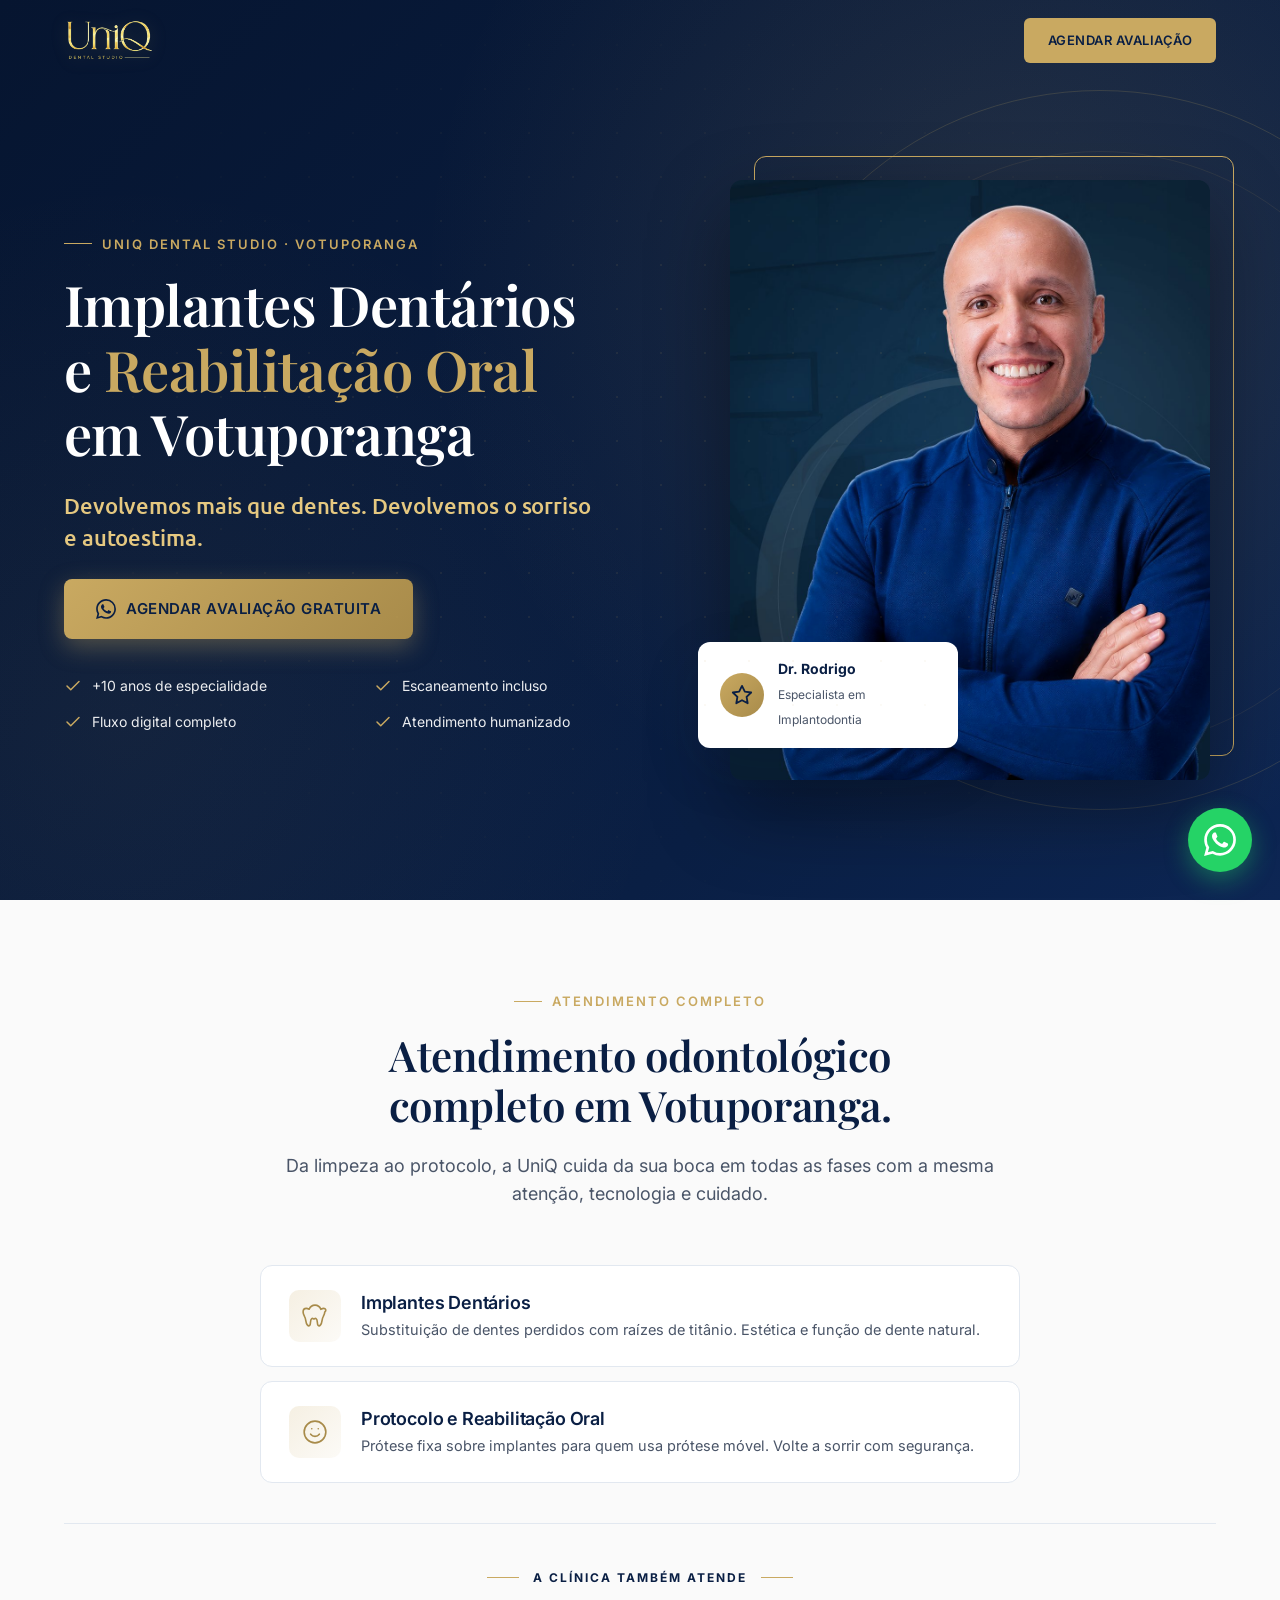
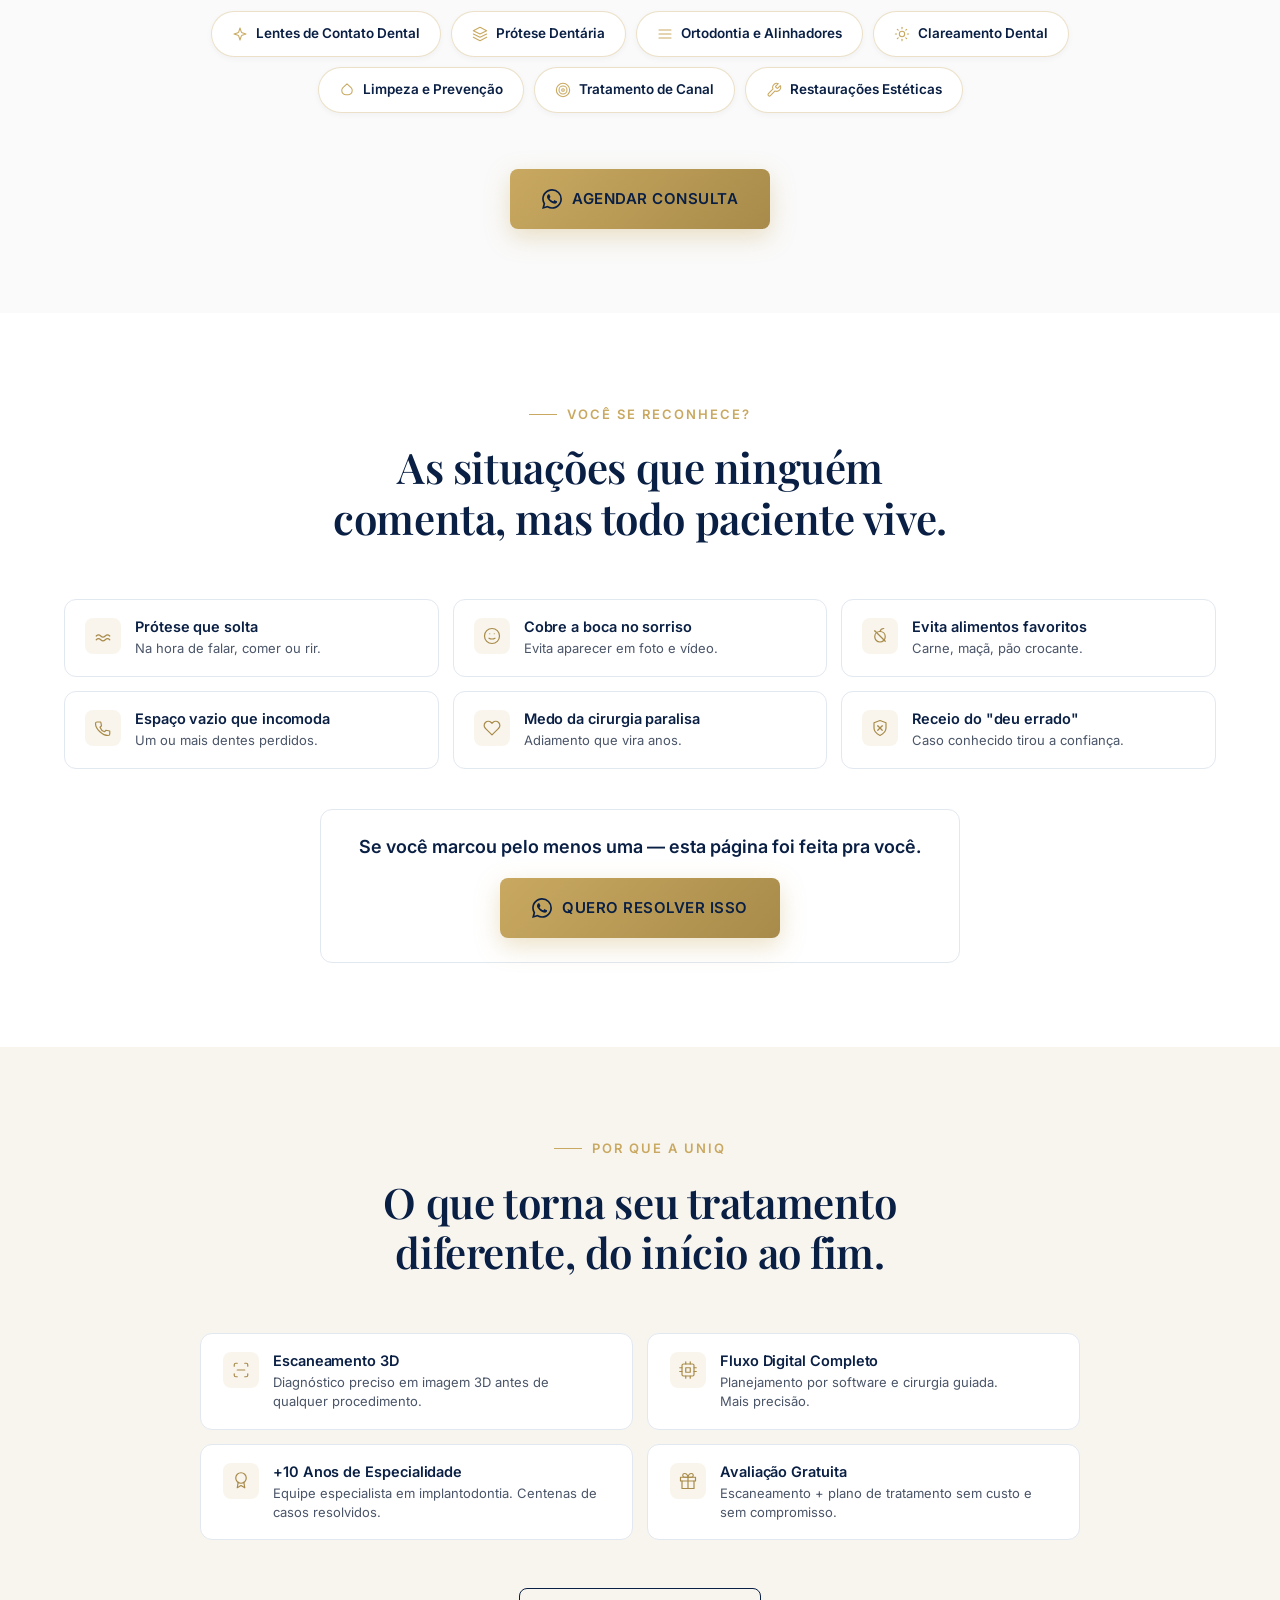
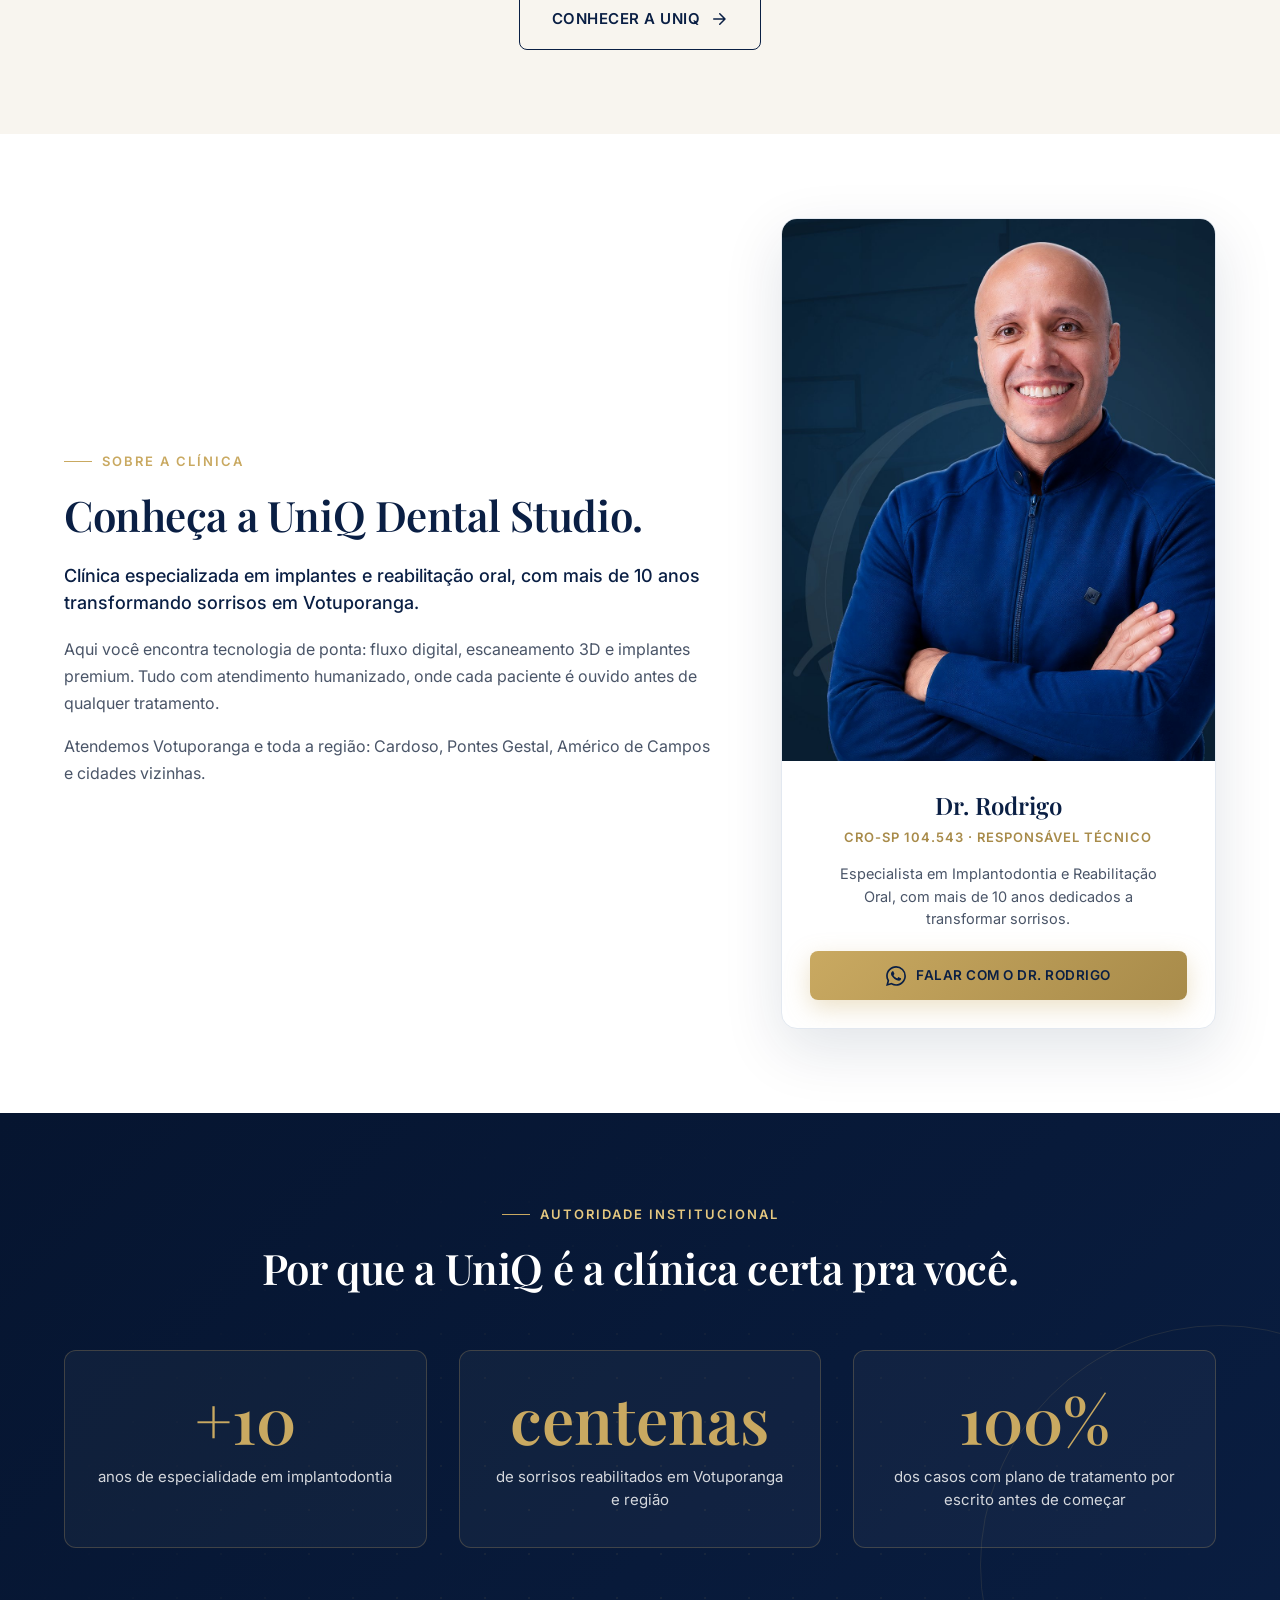
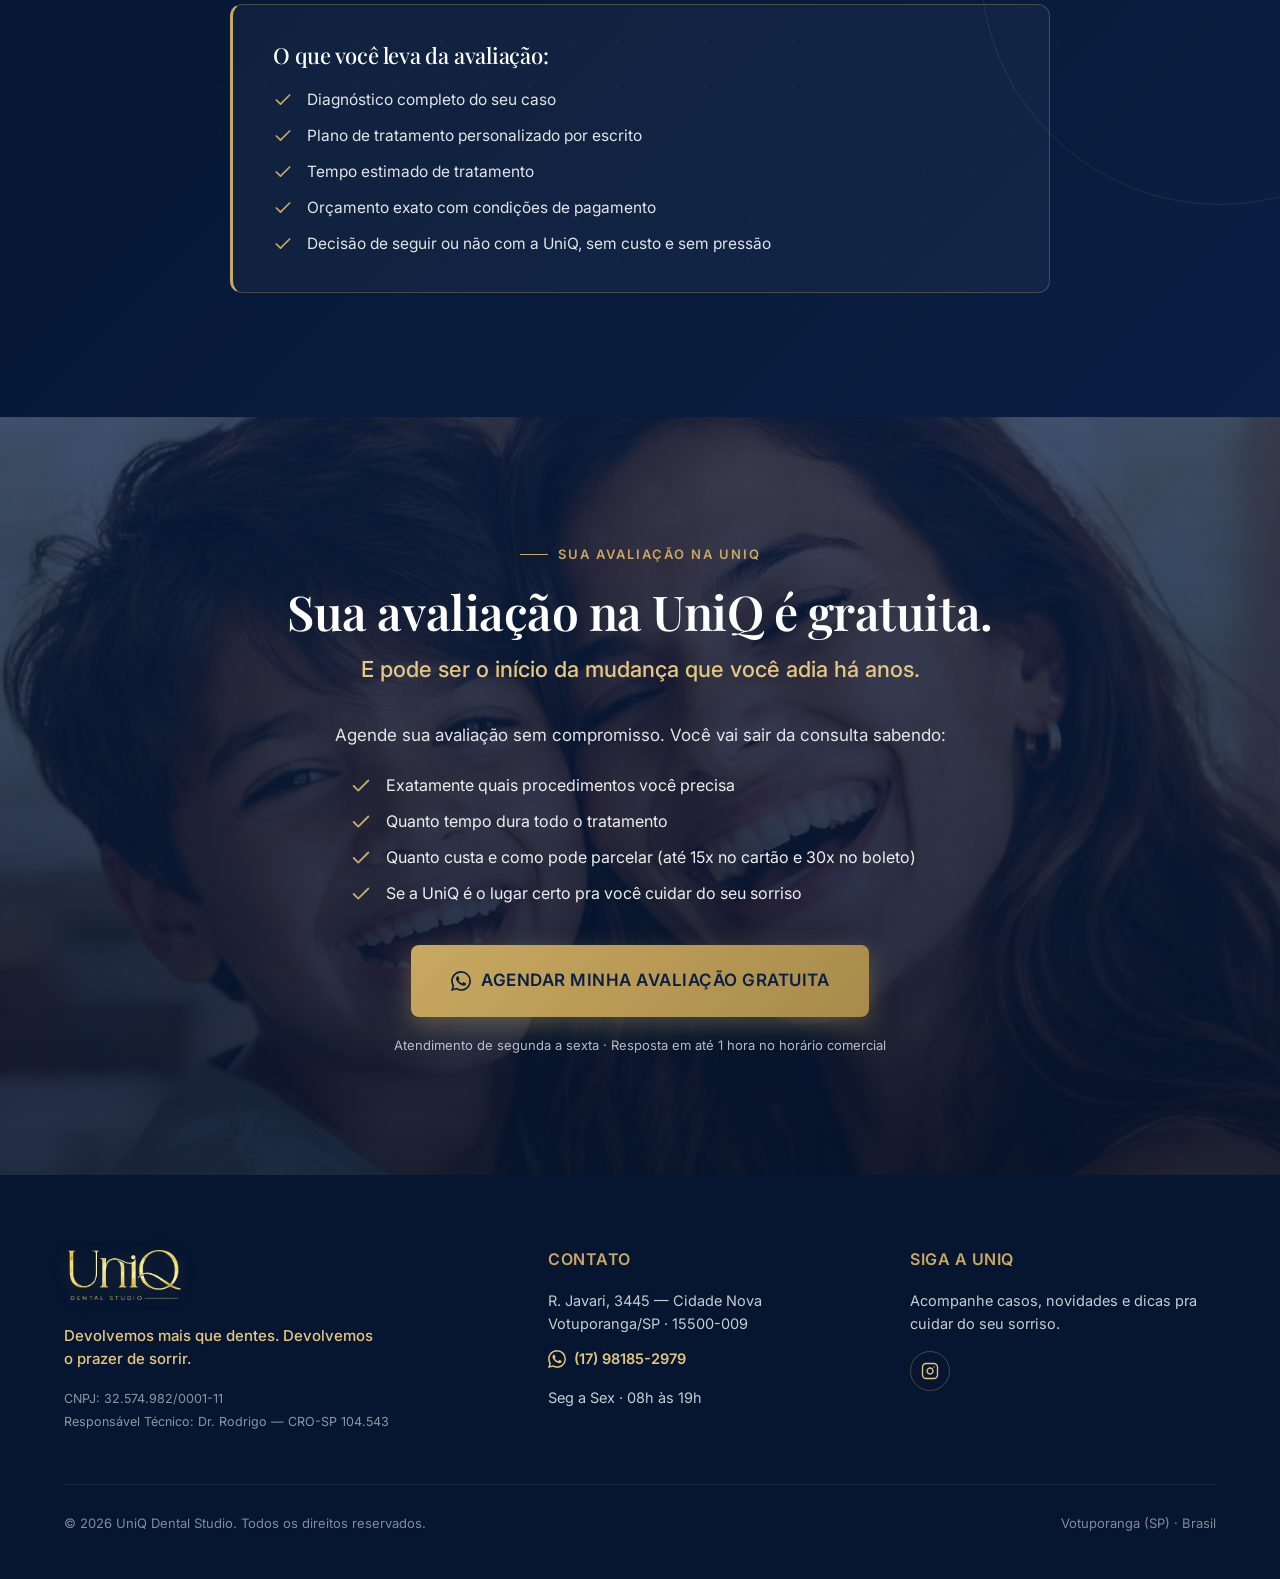
==== commit 335c2d55: "Add files via upload" ====
--- a/index.html
+++ b/index.html
@@ -11,7 +11,7 @@
   <meta name="keywords" content="dentista votuporanga, implante dentário votuporanga, clínica odontológica votuporanga, lentes de contato dental, prótese dentária, reabilitação oral" />
   <meta name="author" content="UniQ Dental Studio" />
   <meta name="robots" content="index, follow, max-image-preview:large" />
-  <link rel="canonical" href="https://www.uniqdentalstudio.com.br/" />
+  <link rel="canonical" href="https://www.uniqdental.com.br/" />
 
   <!-- Geo tags (SEO local) -->
   <meta name="geo.region" content="BR-SP" />
@@ -22,10 +22,10 @@
   <!-- Open Graph -->
   <meta property="og:type" content="website" />
   <meta property="og:locale" content="pt_BR" />
-  <meta property="og:url" content="https://www.uniqdentalstudio.com.br/" />
+  <meta property="og:url" content="https://www.uniqdental.com.br/" />
   <meta property="og:title" content="UniQ Dental Studio — Implantes Dentários em Votuporanga" />
   <meta property="og:description" content="Clínica especializada em implantes e reabilitação oral em Votuporanga. Avaliação gratuita com escaneamento 3D." />
-  <meta property="og:image" content="https://www.uniqdentalstudio.com.br/assets/og-image.png" />
+  <meta property="og:image" content="https://www.uniqdental.com.br/assets/og-image.png" />
   <meta property="og:image:width" content="1200" />
   <meta property="og:image:height" content="630" />
   <meta property="og:site_name" content="UniQ Dental Studio" />
@@ -34,7 +34,7 @@
   <meta name="twitter:card" content="summary_large_image" />
   <meta name="twitter:title" content="UniQ Dental Studio — Implantes em Votuporanga" />
   <meta name="twitter:description" content="Clínica especializada em implantes e reabilitação oral em Votuporanga. Avaliação gratuita." />
-  <meta name="twitter:image" content="https://www.uniqdentalstudio.com.br/assets/og-image.png" />
+  <meta name="twitter:image" content="https://www.uniqdental.com.br/assets/og-image.png" />
 
   <meta name="theme-color" content="#0A1F44" />
 
@@ -63,17 +63,17 @@
   {
     "@context": "https://schema.org",
     "@type": "Organization",
-    "@id": "https://www.uniqdentalstudio.com.br/#organization",
+    "@id": "https://www.uniqdental.com.br/#organization",
     "name": "UniQ Dental Studio",
     "alternateName": "UniQ Odontologia",
-    "url": "https://www.uniqdentalstudio.com.br/",
+    "url": "https://www.uniqdental.com.br/",
     "logo": {
       "@type": "ImageObject",
-      "url": "https://www.uniqdentalstudio.com.br/assets/logo-uniq-circular-azul.png",
+      "url": "https://www.uniqdental.com.br/assets/logo-uniq-circular-azul.png",
       "width": 512,
       "height": 512
     },
-    "image": "https://www.uniqdentalstudio.com.br/assets/og-image.png",
+    "image": "https://www.uniqdental.com.br/assets/og-image.png",
     "description": "Clínica odontológica em Votuporanga especializada em implantes dentários e reabilitação oral.",
     "telephone": "+55-17-98185-2979",
     "email": "clinica.rodrigorodrigues@gmail.com",
@@ -86,11 +86,11 @@
   {
     "@context": "https://schema.org",
     "@type": ["Dentist", "LocalBusiness", "MedicalBusiness"],
-    "@id": "https://www.uniqdentalstudio.com.br/#dentist",
+    "@id": "https://www.uniqdental.com.br/#dentist",
     "name": "UniQ Dental Studio",
-    "image": "https://www.uniqdentalstudio.com.br/assets/og-image.png",
-    "logo": "https://www.uniqdentalstudio.com.br/assets/logo-uniq-circular-azul.png",
-    "url": "https://www.uniqdentalstudio.com.br/",
+    "image": "https://www.uniqdental.com.br/assets/og-image.png",
+    "logo": "https://www.uniqdental.com.br/assets/logo-uniq-circular-azul.png",
+    "url": "https://www.uniqdental.com.br/",
     "telephone": "+55-17-98185-2979",
     "priceRange": "$$-$$$",
     "address": {
@@ -160,8 +160,7 @@
     <div class="hero-decoration" aria-hidden="true"></div>
     <div class="container">
       <div class="hero-content reveal">
-        <span class="eyebrow">UNIQ DENTAL STUDIO · VOTUPORANGA
-</span>
+        <span class="eyebrow">UNIQ DENTAL STUDIO · VOTUPORANGA</span>
         <h1 id="hero-title">
           Implantes Dentários e
           <span class="dourado">Reabilitação Oral</span>
@@ -170,7 +169,6 @@
         <p class="hero-subtitle" style="font-family: Ubuntu">
           Devolvemos mais que dentes. Devolvemos o sorriso e autoestima.
         </p>
-        <p class="hero-description"></p>
         <a href="https://tintim.link/whatsapp/ac8b19fb-a3a2-4fa4-a842-9f2de468631f/ab84889b-b6b8-49d8-8a4e-1fe628396bc8" class="btn btn-cta-primary" data-cta="hero" target="_blank" rel="noopener">
           <svg viewBox="0 0 24 24" fill="currentColor" aria-hidden="true" class="cta-wa-icon"><path d="M17.472 14.382c-.297-.149-1.758-.867-2.03-.967-.273-.099-.471-.148-.67.15-.197.297-.767.966-.94 1.164-.173.199-.347.223-.644.075-.297-.15-1.255-.463-2.39-1.475-.883-.788-1.48-1.761-1.653-2.059-.173-.297-.018-.458.13-.606.134-.133.298-.347.446-.52.149-.174.198-.298.298-.497.099-.198.05-.371-.025-.52-.075-.149-.669-1.612-.916-2.207-.242-.579-.487-.5-.669-.51-.173-.008-.371-.01-.57-.01-.198 0-.52.074-.792.372-.272.297-1.04 1.016-1.04 2.479 0 1.462 1.065 2.875 1.213 3.074.149.198 2.096 3.2 5.077 4.487.709.306 1.262.489 1.694.625.712.227 1.36.195 1.871.118.571-.085 1.758-.719 2.006-1.413.248-.694.248-1.289.173-1.413-.074-.124-.272-.198-.57-.347m-5.421 7.403h-.004a9.87 9.87 0 0 1-5.031-1.378l-.361-.214-3.741.982.998-3.648-.235-.374a9.86 9.86 0 0 1-1.51-5.26c.001-5.45 4.436-9.884 9.888-9.884 2.64 0 5.122 1.03 6.988 2.898a9.825 9.825 0 0 1 2.893 6.994c-.003 5.45-4.437 9.884-9.885 9.884m8.413-18.297A11.815 11.815 0 0 0 12.05 0C5.495 0 .16 5.335.157 11.892c0 2.096.547 4.142 1.588 5.945L.057 24l6.305-1.654a11.882 11.882 0 0 0 5.683 1.448h.005c6.554 0 11.89-5.335 11.893-11.893a11.821 11.821 0 0 0-3.48-8.413Z"/></svg>
           Agendar Avaliação Gratuita
@@ -544,8 +542,6 @@
             </a>
           </p>
           <p>Seg a Sex · 08h às 19h</p>
-          <p>
-</p>
         </div>
 
         <div class="footer-col">
